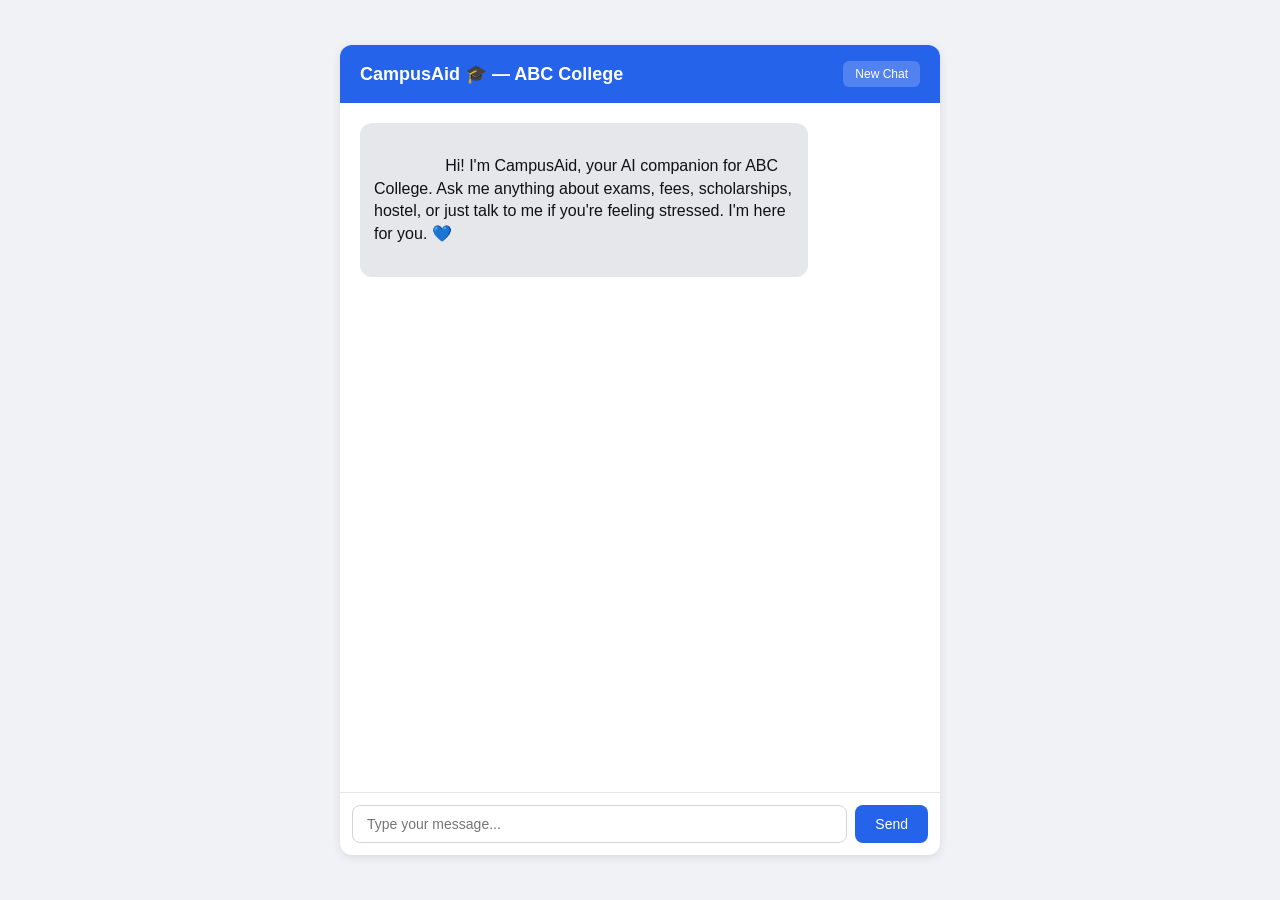
==== templates/index.html @ df383554 "Day 2 - Flask web interface complete" ====
<!DOCTYPE html>
<html lang="en">
<head>
    <meta charset="UTF-8">
    <meta name="viewport" content="width=device-width, initial-scale=1.0">
    <title>CampusAid 🎓</title>
    <style>
        * {
            margin: 0;
            padding: 0;
            box-sizing: border-box;
            font-family: Arial, sans-serif;
        }

        body {
            background: #f0f2f5;
            display: flex;
            justify-content: center;
            align-items: center;
            min-height: 100vh;
        }

        .chat-container {
            width: 100%;
            max-width: 600px;
            height: 90vh;
            background: white;
            border-radius: 12px;
            box-shadow: 0 2px 10px rgba(0,0,0,0.1);
            display: flex;
            flex-direction: column;
            overflow: hidden;
        }

        .chat-header {
            background: #2563eb;
            color: white;
            padding: 16px 20px;
            display: flex;
            justify-content: space-between;
            align-items: center;
        }

        .chat-header h2 {
            font-size: 18px;
        }

        .chat-header button {
            background: rgba(255,255,255,0.2);
            color: white;
            border: none;
            padding: 6px 12px;
            border-radius: 6px;
            cursor: pointer;
            font-size: 12px;
        }

        .chat-messages {
            flex: 1;
            overflow-y: auto;
            padding: 20px;
            display: flex;
            flex-direction: column;
            gap: 12px;
        }

        .message {
            max-width: 80%;
            padding: 10px 14px;
            border-radius: 12px;
            line-height: 1.4;
            white-space: pre-wrap;
        }

        .message.user {
            align-self: flex-end;
            background: #2563eb;
            color: white;
        }

        .message.bot {
            align-self: flex-start;
            background: #e5e7eb;
            color: #111;
        }

        .chat-input {
            display: flex;
            padding: 12px;
            border-top: 1px solid #e5e7eb;
            gap: 8px;
        }

        .chat-input input {
            flex: 1;
            padding: 10px 14px;
            border: 1px solid #d1d5db;
            border-radius: 8px;
            font-size: 14px;
            outline: none;
        }

        .chat-input input:focus {
            border-color: #2563eb;
        }

        .chat-input button {
            background: #2563eb;
            color: white;
            border: none;
            padding: 10px 20px;
            border-radius: 8px;
            cursor: pointer;
            font-size: 14px;
        }

        .chat-input button:disabled {
            background: #9ca3af;
            cursor: not-allowed;
        }

        .typing {
            font-style: italic;
            color: #6b7280;
            font-size: 13px;
        }
    </style>
</head>
<body>
    <div class="chat-container">
        <div class="chat-header">
            <h2>CampusAid 🎓 — ABC College</h2>
            <button onclick="resetChat()">New Chat</button>
        </div>

        <div class="chat-messages" id="messages">
            <div class="message bot">
                Hi! I'm CampusAid, your AI companion for ABC College. Ask me anything about exams, fees, scholarships, hostel, or just talk to me if you're feeling stressed. I'm here for you. 💙
            </div>
        </div>

        <div class="chat-input">
            <input type="text" id="userInput" placeholder="Type your message..." onkeypress="handleEnter(event)">
            <button id="sendBtn" onclick="sendMessage()">Send</button>
        </div>
    </div>

    <script>
        const messagesDiv = document.getElementById("messages");
        const userInput = document.getElementById("userInput");
        const sendBtn = document.getElementById("sendBtn");

        function addMessage(text, sender) {
            const msg = document.createElement("div");
            msg.className = "message " + sender;
            msg.textContent = text;
            messagesDiv.appendChild(msg);
            messagesDiv.scrollTop = messagesDiv.scrollHeight;
        }

        function showTyping() {
            const typing = document.createElement("div");
            typing.className = "message bot typing";
            typing.id = "typing";
            typing.textContent = "CampusAid is typing...";
            messagesDiv.appendChild(typing);
            messagesDiv.scrollTop = messagesDiv.scrollHeight;
        }

        function removeTyping() {
            const typing = document.getElementById("typing");
            if (typing) typing.remove();
        }

        async function sendMessage() {
            const text = userInput.value.trim();
            if (!text) return;

            addMessage(text, "user");
            userInput.value = "";
            sendBtn.disabled = true;
            showTyping();

            try {
                const response = await fetch("/chat", {
                    method: "POST",
                    headers: { "Content-Type": "application/json" },
                    body: JSON.stringify({ message: text })
                });

                const data = await response.json();
                removeTyping();
                addMessage(data.reply, "bot");
            } catch (error) {
                removeTyping();
                addMessage("Oops, something went wrong. Try again.", "bot");
            }

            sendBtn.disabled = false;
            userInput.focus();
        }

        function handleEnter(event) {
            if (event.key === "Enter") sendMessage();
        }

        async function resetChat() {
            await fetch("/reset", { method: "POST" });
            messagesDiv.innerHTML = '<div class="message bot">Hi! I\'m CampusAid, your AI companion for ABC College. Ask me anything about exams, fees, scholarships, hostel, or just talk to me if you\'re feeling stressed. I\'m here for you. 💙</div>';
        }
    </script>
</body>
</html>
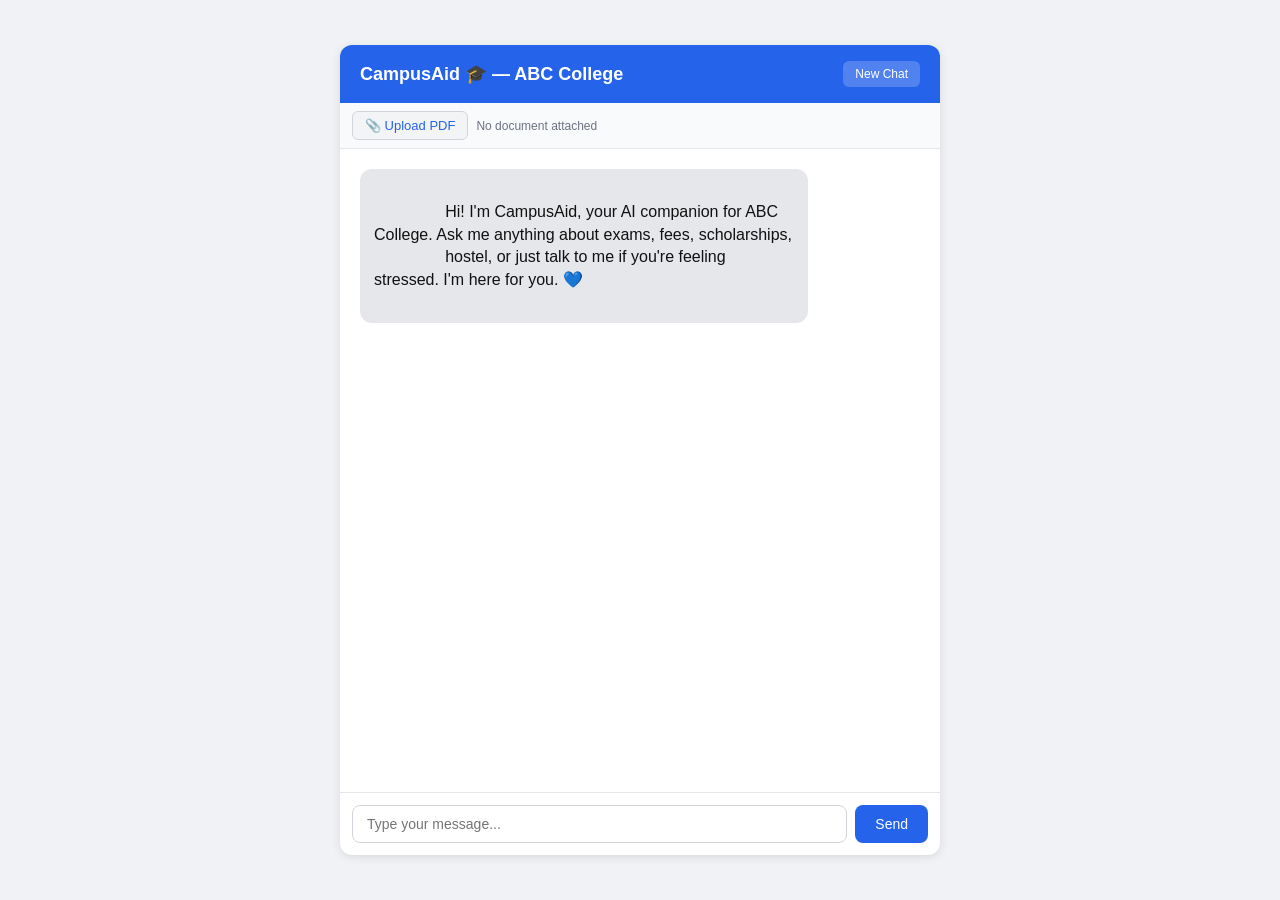
==== commit a68b3c0e: "Document Q&A feature complete (PDF upload + smart context handling)" ====
--- a/templates/index.html
+++ b/templates/index.html
@@ -1,5 +1,6 @@
 <!DOCTYPE html>
 <html lang="en">
+
 <head>
     <meta charset="UTF-8">
     <meta name="viewport" content="width=device-width, initial-scale=1.0">
@@ -26,7 +27,7 @@
             height: 90vh;
             background: white;
             border-radius: 12px;
-            box-shadow: 0 2px 10px rgba(0,0,0,0.1);
+            box-shadow: 0 2px 10px rgba(0, 0, 0, 0.1);
             display: flex;
             flex-direction: column;
             overflow: hidden;
@@ -46,7 +47,7 @@
         }
 
         .chat-header button {
-            background: rgba(255,255,255,0.2);
+            background: rgba(255, 255, 255, 0.2);
             color: white;
             border: none;
             padding: 6px 12px;
@@ -124,8 +125,61 @@
             color: #6b7280;
             font-size: 13px;
         }
+
+        .upload-area {
+            padding: 8px 12px;
+            border-bottom: 1px solid #e5e7eb;
+            background: #f9fafb;
+            display: flex;
+            align-items: center;
+            gap: 8px;
+            font-size: 13px;
+        }
+
+        .upload-btn {
+            background: #f3f4f6;
+            color: #2563eb;
+            border: 1px solid #d1d5db;
+            padding: 6px 12px;
+            border-radius: 6px;
+            cursor: pointer;
+            font-size: 13px;
+        }
+
+        .upload-btn:hover {
+            background: #e5e7eb;
+        }
+
+        .doc-info {
+            flex: 1;
+            color: #6b7280;
+            font-size: 12px;
+            overflow: hidden;
+            text-overflow: ellipsis;
+            white-space: nowrap;
+        }
+
+        .doc-active {
+            color: #059669;
+            font-weight: 500;
+        }
+
+        .remove-doc {
+            background: none;
+            border: none;
+            color: #dc2626;
+            cursor: pointer;
+            font-size: 12px;
+            padding: 2px 6px;
+        }
+
+        .remove-doc:hover {
+            background: #fee2e2;
+            border-radius: 4px;
+        }
     </style>
 </head>
+
 <body>
     <div class="chat-container">
         <div class="chat-header">
@@ -133,9 +187,17 @@
             <button onclick="resetChat()">New Chat</button>
         </div>
 
+        <div class="upload-area">
+            <input type="file" id="fileInput" accept=".pdf" style="display:none" onchange="uploadFile()">
+            <button class="upload-btn" onclick="document.getElementById('fileInput').click()">📎 Upload PDF</button>
+            <div class="doc-info" id="docInfo">No document attached</div>
+            <button class="remove-doc" id="removeBtn" onclick="removeDocument()" style="display:none">✕</button>
+        </div>
+
         <div class="chat-messages" id="messages">
             <div class="message bot">
-                Hi! I'm CampusAid, your AI companion for ABC College. Ask me anything about exams, fees, scholarships, hostel, or just talk to me if you're feeling stressed. I'm here for you. 💙
+                Hi! I'm CampusAid, your AI companion for ABC College. Ask me anything about exams, fees, scholarships,
+                hostel, or just talk to me if you're feeling stressed. I'm here for you. 💙
             </div>
         </div>
 
@@ -203,11 +265,60 @@
         function handleEnter(event) {
             if (event.key === "Enter") sendMessage();
         }
-
+        async function uploadFile() {
+            const fileInput = document.getElementById("fileInput");
+            const file = fileInput.files[0];
+            const docInfo = document.getElementById("docInfo");
+            const removeBtn = document.getElementById("removeBtn");
+
+            if (!file) return;
+
+            docInfo.textContent = "Reading your document...";
+            docInfo.classList.remove("doc-active");
+
+            const formData = new FormData();
+            formData.append("file", file);
+
+            try {
+                const response = await fetch("/upload", {
+                    method: "POST",
+                    body: formData
+                });
+
+                const data = await response.json();
+
+                if (data.status === "success") {
+                    docInfo.textContent = `📄 ${data.filename}`;
+                    docInfo.classList.add("doc-active");
+                    removeBtn.style.display = "inline";
+                    addMessage(data.message, "bot");
+                } else {
+                    docInfo.textContent = "No document attached";
+                    addMessage("⚠️ " + data.message, "bot");
+                }
+            } catch (error) {
+                docInfo.textContent = "No document attached";
+                addMessage("Oops, couldn't upload the file. Try again.", "bot");
+            }
+
+            fileInput.value = "";
+        }
+
+        async function removeDocument() {
+            await fetch("/remove_document", { method: "POST" });
+            document.getElementById("docInfo").textContent = "No document attached";
+            document.getElementById("docInfo").classList.remove("doc-active");
+            document.getElementById("removeBtn").style.display = "none";
+            addMessage("Document removed. We're back to general college queries.", "bot");
+        }
         async function resetChat() {
             await fetch("/reset", { method: "POST" });
             messagesDiv.innerHTML = '<div class="message bot">Hi! I\'m CampusAid, your AI companion for ABC College. Ask me anything about exams, fees, scholarships, hostel, or just talk to me if you\'re feeling stressed. I\'m here for you. 💙</div>';
+            document.getElementById("docInfo").textContent = "No document attached";
+            document.getElementById("docInfo").classList.remove("doc-active");
+            document.getElementById("removeBtn").style.display = "none";
         }
     </script>
 </body>
+
 </html>
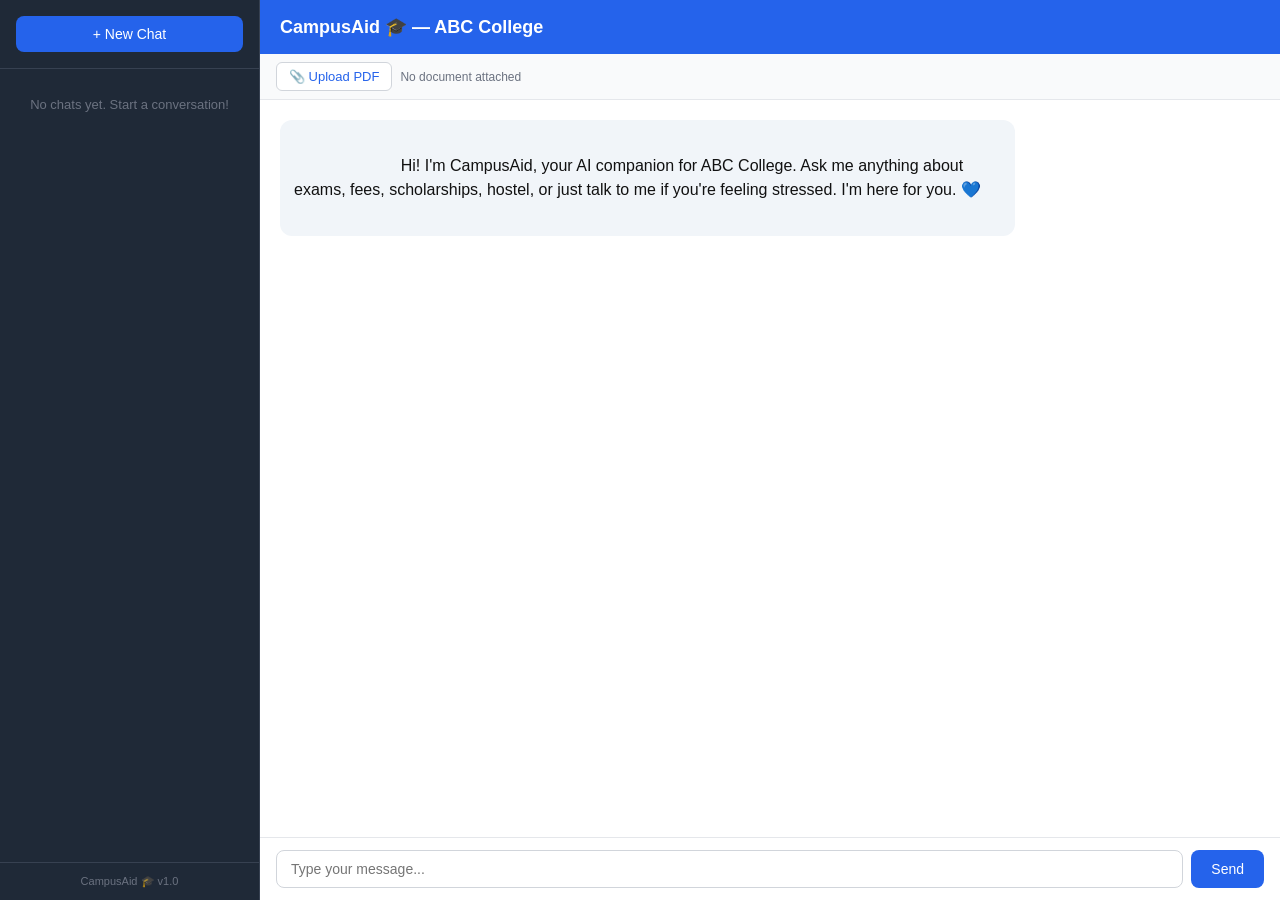
==== commit 572140ae: "Sidebar with chat history, multi-chat support, markdown rendering" ====
--- a/templates/index.html
+++ b/templates/index.html
@@ -15,22 +15,121 @@
 
         body {
             background: #f0f2f5;
-            display: flex;
-            justify-content: center;
+            height: 100vh;
+            overflow: hidden;
+        }
+
+        .app {
+            display: flex;
+            height: 100vh;
+        }
+
+        /* SIDEBAR */
+        .sidebar {
+            width: 260px;
+            background: #1f2937;
+            color: white;
+            display: flex;
+            flex-direction: column;
+            border-right: 1px solid #374151;
+        }
+
+        .sidebar-header {
+            padding: 16px;
+            border-bottom: 1px solid #374151;
+        }
+
+        .new-chat-btn {
+            width: 100%;
+            background: #2563eb;
+            color: white;
+            border: none;
+            padding: 10px;
+            border-radius: 8px;
+            cursor: pointer;
+            font-size: 14px;
+            font-weight: 500;
+        }
+
+        .new-chat-btn:hover {
+            background: #1e40af;
+        }
+
+        .chat-list {
+            flex: 1;
+            overflow-y: auto;
+            padding: 8px;
+        }
+
+        .chat-item {
+            display: flex;
             align-items: center;
-            min-height: 100vh;
-        }
-
-        .chat-container {
-            width: 100%;
-            max-width: 600px;
-            height: 90vh;
+            justify-content: space-between;
+            padding: 10px 12px;
+            border-radius: 6px;
+            cursor: pointer;
+            margin-bottom: 4px;
+            font-size: 13px;
+            color: #d1d5db;
+            transition: background 0.15s;
+        }
+
+        .chat-item:hover {
+            background: #374151;
+        }
+
+        .chat-item.active {
+            background: #374151;
+            color: white;
+        }
+
+        .chat-title {
+            flex: 1;
+            white-space: nowrap;
+            overflow: hidden;
+            text-overflow: ellipsis;
+            margin-right: 8px;
+        }
+
+        .delete-btn {
+            background: none;
+            border: none;
+            color: #9ca3af;
+            cursor: pointer;
+            font-size: 12px;
+            opacity: 0;
+            transition: opacity 0.15s;
+        }
+
+        .chat-item:hover .delete-btn {
+            opacity: 1;
+        }
+
+        .delete-btn:hover {
+            color: #ef4444;
+        }
+
+        .empty-state {
+            color: #6b7280;
+            text-align: center;
+            padding: 20px;
+            font-size: 13px;
+        }
+
+        .sidebar-footer {
+            padding: 12px 16px;
+            border-top: 1px solid #374151;
+            font-size: 11px;
+            color: #6b7280;
+            text-align: center;
+        }
+
+        /* MAIN CHAT AREA */
+        .main {
+            flex: 1;
+            display: flex;
+            flex-direction: column;
             background: white;
-            border-radius: 12px;
-            box-shadow: 0 2px 10px rgba(0, 0, 0, 0.1);
-            display: flex;
-            flex-direction: column;
-            overflow: hidden;
         }
 
         .chat-header {
@@ -46,14 +145,56 @@
             font-size: 18px;
         }
 
-        .chat-header button {
-            background: rgba(255, 255, 255, 0.2);
-            color: white;
-            border: none;
+        .upload-area {
+            padding: 8px 16px;
+            border-bottom: 1px solid #e5e7eb;
+            background: #f9fafb;
+            display: flex;
+            align-items: center;
+            gap: 8px;
+            font-size: 13px;
+        }
+
+        .upload-btn {
+            background: white;
+            color: #2563eb;
+            border: 1px solid #d1d5db;
             padding: 6px 12px;
             border-radius: 6px;
             cursor: pointer;
+            font-size: 13px;
+        }
+
+        .upload-btn:hover {
+            background: #f3f4f6;
+        }
+
+        .doc-info {
+            flex: 1;
+            color: #6b7280;
             font-size: 12px;
+            overflow: hidden;
+            text-overflow: ellipsis;
+            white-space: nowrap;
+        }
+
+        .doc-active {
+            color: #059669;
+            font-weight: 500;
+        }
+
+        .remove-doc {
+            background: none;
+            border: none;
+            color: #dc2626;
+            cursor: pointer;
+            font-size: 12px;
+            padding: 2px 6px;
+        }
+
+        .remove-doc:hover {
+            background: #fee2e2;
+            border-radius: 4px;
         }
 
         .chat-messages {
@@ -66,10 +207,10 @@
         }
 
         .message {
-            max-width: 80%;
+            max-width: 75%;
             padding: 10px 14px;
             border-radius: 12px;
-            line-height: 1.4;
+            line-height: 1.5;
             white-space: pre-wrap;
         }
 
@@ -81,13 +222,13 @@
 
         .message.bot {
             align-self: flex-start;
-            background: #e5e7eb;
+            background: #f1f5f9;
             color: #111;
         }
 
         .chat-input {
             display: flex;
-            padding: 12px;
+            padding: 12px 16px;
             border-top: 1px solid #e5e7eb;
             gap: 8px;
         }
@@ -125,102 +266,202 @@
             color: #6b7280;
             font-size: 13px;
         }
-
-        .upload-area {
-            padding: 8px 12px;
-            border-bottom: 1px solid #e5e7eb;
-            background: #f9fafb;
-            display: flex;
-            align-items: center;
-            gap: 8px;
-            font-size: 13px;
-        }
-
-        .upload-btn {
-            background: #f3f4f6;
-            color: #2563eb;
-            border: 1px solid #d1d5db;
-            padding: 6px 12px;
-            border-radius: 6px;
-            cursor: pointer;
-            font-size: 13px;
-        }
-
-        .upload-btn:hover {
-            background: #e5e7eb;
-        }
-
-        .doc-info {
-            flex: 1;
-            color: #6b7280;
-            font-size: 12px;
-            overflow: hidden;
-            text-overflow: ellipsis;
-            white-space: nowrap;
-        }
-
-        .doc-active {
-            color: #059669;
-            font-weight: 500;
-        }
-
-        .remove-doc {
-            background: none;
-            border: none;
-            color: #dc2626;
-            cursor: pointer;
-            font-size: 12px;
-            padding: 2px 6px;
-        }
-
-        .remove-doc:hover {
-            background: #fee2e2;
-            border-radius: 4px;
-        }
     </style>
 </head>
 
 <body>
-    <div class="chat-container">
-        <div class="chat-header">
-            <h2>CampusAid 🎓 — ABC College</h2>
-            <button onclick="resetChat()">New Chat</button>
-        </div>
-
-        <div class="upload-area">
-            <input type="file" id="fileInput" accept=".pdf" style="display:none" onchange="uploadFile()">
-            <button class="upload-btn" onclick="document.getElementById('fileInput').click()">📎 Upload PDF</button>
-            <div class="doc-info" id="docInfo">No document attached</div>
-            <button class="remove-doc" id="removeBtn" onclick="removeDocument()" style="display:none">✕</button>
-        </div>
-
-        <div class="chat-messages" id="messages">
-            <div class="message bot">
-                Hi! I'm CampusAid, your AI companion for ABC College. Ask me anything about exams, fees, scholarships,
-                hostel, or just talk to me if you're feeling stressed. I'm here for you. 💙
+    <div class="app">
+        <!-- SIDEBAR -->
+        <div class="sidebar">
+            <div class="sidebar-header">
+                <button class="new-chat-btn" onclick="createNewChat()">+ New Chat</button>
+            </div>
+
+            <div class="chat-list" id="chatList">
+                <div class="empty-state">No chats yet. Start a conversation!</div>
+            </div>
+
+            <div class="sidebar-footer">
+                CampusAid 🎓 v1.0
             </div>
         </div>
 
-        <div class="chat-input">
-            <input type="text" id="userInput" placeholder="Type your message..." onkeypress="handleEnter(event)">
-            <button id="sendBtn" onclick="sendMessage()">Send</button>
+        <!-- MAIN CHAT AREA -->
+        <div class="main">
+            <div class="chat-header">
+                <h2>CampusAid 🎓 — ABC College</h2>
+            </div>
+
+            <div class="upload-area">
+                <input type="file" id="fileInput" accept=".pdf" style="display:none" onchange="uploadFile()">
+                <button class="upload-btn" onclick="document.getElementById('fileInput').click()">📎 Upload PDF</button>
+                <div class="doc-info" id="docInfo">No document attached</div>
+                <button class="remove-doc" id="removeBtn" onclick="removeDocument()" style="display:none">✕</button>
+            </div>
+
+            <div class="chat-messages" id="messages">
+                <div class="message bot">
+                    Hi! I'm CampusAid, your AI companion for ABC College. Ask me anything about exams, fees,
+                    scholarships, hostel, or just talk to me if you're feeling stressed. I'm here for you. 💙
+                </div>
+            </div>
+
+            <div class="chat-input">
+                <input type="text" id="userInput" placeholder="Type your message..." onkeypress="handleEnter(event)">
+                <button id="sendBtn" onclick="sendMessage()">Send</button>
+            </div>
         </div>
     </div>
 
     <script>
-        const messagesDiv = document.getElementById("messages");
-        const userInput = document.getElementById("userInput");
-        const sendBtn = document.getElementById("sendBtn");
-
-        function addMessage(text, sender) {
+        // ─────────────────────────────────────────
+        // CHAT STATE MANAGEMENT (using localStorage)
+        // ─────────────────────────────────────────
+
+        let chats = JSON.parse(localStorage.getItem("campusaid_chats") || "[]");
+        let currentChatId = null;
+
+        function saveChats() {
+            localStorage.setItem("campusaid_chats", JSON.stringify(chats));
+        }
+
+        function generateId() {
+            return Date.now().toString();
+        }
+
+        function getCurrentChat() {
+            return chats.find(c => c.id === currentChatId);
+        }
+
+        // ─────────────────────────────────────────
+        // SIDEBAR RENDERING
+        // ─────────────────────────────────────────
+
+        function renderSidebar() {
+            const list = document.getElementById("chatList");
+
+            if (chats.length === 0) {
+                list.innerHTML = '<div class="empty-state">No chats yet. Start a conversation!</div>';
+                return;
+            }
+
+            list.innerHTML = "";
+            chats.forEach(chat => {
+                const item = document.createElement("div");
+                item.className = "chat-item" + (chat.id === currentChatId ? " active" : "");
+                item.innerHTML = `
+                    <div class="chat-title" onclick="loadChat('${chat.id}')">${chat.title}</div>
+                    <button class="delete-btn" onclick="deleteChat('${chat.id}', event)">🗑</button>
+                `;
+                list.appendChild(item);
+            });
+        }
+
+        // ─────────────────────────────────────────
+        // CHAT OPERATIONS
+        // ─────────────────────────────────────────
+
+        function createNewChat() {
+            const newChat = {
+                id: generateId(),
+                title: "New Chat",
+                messages: [],
+                document: null
+            };
+            chats.unshift(newChat);
+            currentChatId = newChat.id;
+            saveChats();
+            renderSidebar();
+            renderMessages();
+            updateDocumentUI();
+        }
+
+        function loadChat(chatId) {
+            currentChatId = chatId;
+            renderSidebar();
+            renderMessages();
+            updateDocumentUI();
+        }
+
+        function deleteChat(chatId, event) {
+            event.stopPropagation();
+            if (!confirm("Delete this chat?")) return;
+
+            chats = chats.filter(c => c.id !== chatId);
+
+            if (currentChatId === chatId) {
+                currentChatId = chats.length > 0 ? chats[0].id : null;
+            }
+
+            saveChats();
+            renderSidebar();
+            renderMessages();
+            updateDocumentUI();
+        }
+
+        // ─────────────────────────────────────────
+        // MESSAGE RENDERING
+        // ─────────────────────────────────────────
+
+        function renderMessages() {
+            const messagesDiv = document.getElementById("messages");
+            const chat = getCurrentChat();
+
+            if (!chat) {
+                messagesDiv.innerHTML = `
+                    <div class="message bot">
+                        Hi! I'm CampusAid, your AI companion for ABC College. Ask me anything about exams, fees, scholarships, hostel, or just talk to me if you're feeling stressed. I'm here for you. 💙
+                    </div>
+                `;
+                return;
+            }
+
+            if (chat.messages.length === 0) {
+                messagesDiv.innerHTML = `
+                    <div class="message bot">
+                        Hi! I'm CampusAid, your AI companion for ABC College. Ask me anything about exams, fees, scholarships, hostel, or just talk to me if you're feeling stressed. I'm here for you. 💙
+                    </div>
+                `;
+                return;
+            }
+
+            messagesDiv.innerHTML = "";
+            chat.messages.forEach(msg => {
+                addMessageToDOM(msg.content, msg.role === "user" ? "user" : "bot");
+            });
+        }
+
+        function addMessageToDOM(text, sender) {
+            const messagesDiv = document.getElementById("messages");
             const msg = document.createElement("div");
             msg.className = "message " + sender;
-            msg.textContent = text;
+            msg.innerHTML = formatMessage(text);
             messagesDiv.appendChild(msg);
             messagesDiv.scrollTop = messagesDiv.scrollHeight;
         }
 
+        function formatMessage(text) {
+            // Escape HTML to prevent injection
+            text = text.replace(/&/g, "&amp;").replace(/</g, "&lt;").replace(/>/g, "&gt;");
+
+            // Convert markdown to HTML
+            // Bold: **text** → <strong>text</strong>
+            text = text.replace(/\*\*(.+?)\*\*/g, "<strong>$1</strong>");
+
+            // Italic: *text* → <em>text</em>
+            text = text.replace(/(?<!\*)\*(?!\*)(.+?)(?<!\*)\*(?!\*)/g, "<em>$1</em>");
+
+            // Bullet points: - text → • text
+            text = text.replace(/^- (.+)$/gm, "• $1");
+
+            // Line breaks
+            text = text.replace(/\n/g, "<br>");
+
+            return text;
+        }
+
         function showTyping() {
+            const messagesDiv = document.getElementById("messages");
             const typing = document.createElement("div");
             typing.className = "message bot typing";
             typing.id = "typing";
@@ -234,11 +475,34 @@
             if (typing) typing.remove();
         }
 
+        // ─────────────────────────────────────────
+        // SEND MESSAGE
+        // ─────────────────────────────────────────
+
         async function sendMessage() {
+            const userInput = document.getElementById("userInput");
+            const sendBtn = document.getElementById("sendBtn");
             const text = userInput.value.trim();
             if (!text) return;
 
-            addMessage(text, "user");
+            // Create new chat if none active
+            if (!currentChatId) {
+                createNewChat();
+            }
+
+            const chat = getCurrentChat();
+
+            // If first message, use it as chat title (truncated)
+            if (chat.messages.length === 0) {
+                chat.title = text.length > 30 ? text.substring(0, 30) + "..." : text;
+                renderSidebar();
+            }
+
+            // Add user message
+            chat.messages.push({ role: "user", content: text });
+            addMessageToDOM(text, "user");
+            saveChats();
+
             userInput.value = "";
             sendBtn.disabled = true;
             showTyping();
@@ -247,15 +511,23 @@
                 const response = await fetch("/chat", {
                     method: "POST",
                     headers: { "Content-Type": "application/json" },
-                    body: JSON.stringify({ message: text })
+                    body: JSON.stringify({
+                        message: text,
+                        history: chat.messages.slice(0, -1),
+                        document: chat.document
+                    })
                 });
 
                 const data = await response.json();
                 removeTyping();
-                addMessage(data.reply, "bot");
+                addMessageToDOM(data.reply, "bot");
+
+                // Save bot reply
+                chat.messages.push({ role: "assistant", content: data.reply });
+                saveChats();
             } catch (error) {
                 removeTyping();
-                addMessage("Oops, something went wrong. Try again.", "bot");
+                addMessageToDOM("Oops, something went wrong. Try again.", "bot");
             }
 
             sendBtn.disabled = false;
@@ -265,13 +537,23 @@
         function handleEnter(event) {
             if (event.key === "Enter") sendMessage();
         }
+
+        // ─────────────────────────────────────────
+        // DOCUMENT UPLOAD
+        // ─────────────────────────────────────────
+
         async function uploadFile() {
             const fileInput = document.getElementById("fileInput");
             const file = fileInput.files[0];
+            if (!file) return;
+
+            // Create new chat if none active
+            if (!currentChatId) {
+                createNewChat();
+            }
+
             const docInfo = document.getElementById("docInfo");
             const removeBtn = document.getElementById("removeBtn");
-
-            if (!file) return;
 
             docInfo.textContent = "Reading your document...";
             docInfo.classList.remove("doc-active");
@@ -288,36 +570,69 @@
                 const data = await response.json();
 
                 if (data.status === "success") {
+                    const chat = getCurrentChat();
+                    chat.document = {
+                        name: data.filename,
+                        content: data.content
+                    };
+                    saveChats();
+
                     docInfo.textContent = `📄 ${data.filename}`;
                     docInfo.classList.add("doc-active");
                     removeBtn.style.display = "inline";
-                    addMessage(data.message, "bot");
+                    addMessageToDOM(data.message, "bot");
+
+                    chat.messages.push({ role: "assistant", content: data.message });
+                    saveChats();
                 } else {
                     docInfo.textContent = "No document attached";
-                    addMessage("⚠️ " + data.message, "bot");
+                    addMessageToDOM("⚠️ " + data.message, "bot");
                 }
             } catch (error) {
                 docInfo.textContent = "No document attached";
-                addMessage("Oops, couldn't upload the file. Try again.", "bot");
+                addMessageToDOM("Oops, couldn't upload the file. Try again.", "bot");
             }
 
             fileInput.value = "";
         }
 
-        async function removeDocument() {
-            await fetch("/remove_document", { method: "POST" });
-            document.getElementById("docInfo").textContent = "No document attached";
-            document.getElementById("docInfo").classList.remove("doc-active");
-            document.getElementById("removeBtn").style.display = "none";
-            addMessage("Document removed. We're back to general college queries.", "bot");
-        }
-        async function resetChat() {
-            await fetch("/reset", { method: "POST" });
-            messagesDiv.innerHTML = '<div class="message bot">Hi! I\'m CampusAid, your AI companion for ABC College. Ask me anything about exams, fees, scholarships, hostel, or just talk to me if you\'re feeling stressed. I\'m here for you. 💙</div>';
-            document.getElementById("docInfo").textContent = "No document attached";
-            document.getElementById("docInfo").classList.remove("doc-active");
-            document.getElementById("removeBtn").style.display = "none";
-        }
+        function removeDocument() {
+            const chat = getCurrentChat();
+            if (!chat) return;
+
+            chat.document = null;
+            saveChats();
+            updateDocumentUI();
+            addMessageToDOM("Document removed. We're back to general college queries.", "bot");
+        }
+
+        function updateDocumentUI() {
+            const chat = getCurrentChat();
+            const docInfo = document.getElementById("docInfo");
+            const removeBtn = document.getElementById("removeBtn");
+
+            if (chat && chat.document) {
+                docInfo.textContent = `📄 ${chat.document.name}`;
+                docInfo.classList.add("doc-active");
+                removeBtn.style.display = "inline";
+            } else {
+                docInfo.textContent = "No document attached";
+                docInfo.classList.remove("doc-active");
+                removeBtn.style.display = "none";
+            }
+        }
+
+        // ─────────────────────────────────────────
+        // INITIALIZE ON PAGE LOAD
+        // ─────────────────────────────────────────
+
+        window.onload = function () {
+            // Start fresh on page load - user clicks a chat or starts a new one
+            currentChatId = null;
+            renderSidebar();
+            renderMessages();
+            updateDocumentUI();
+        };
     </script>
 </body>
 
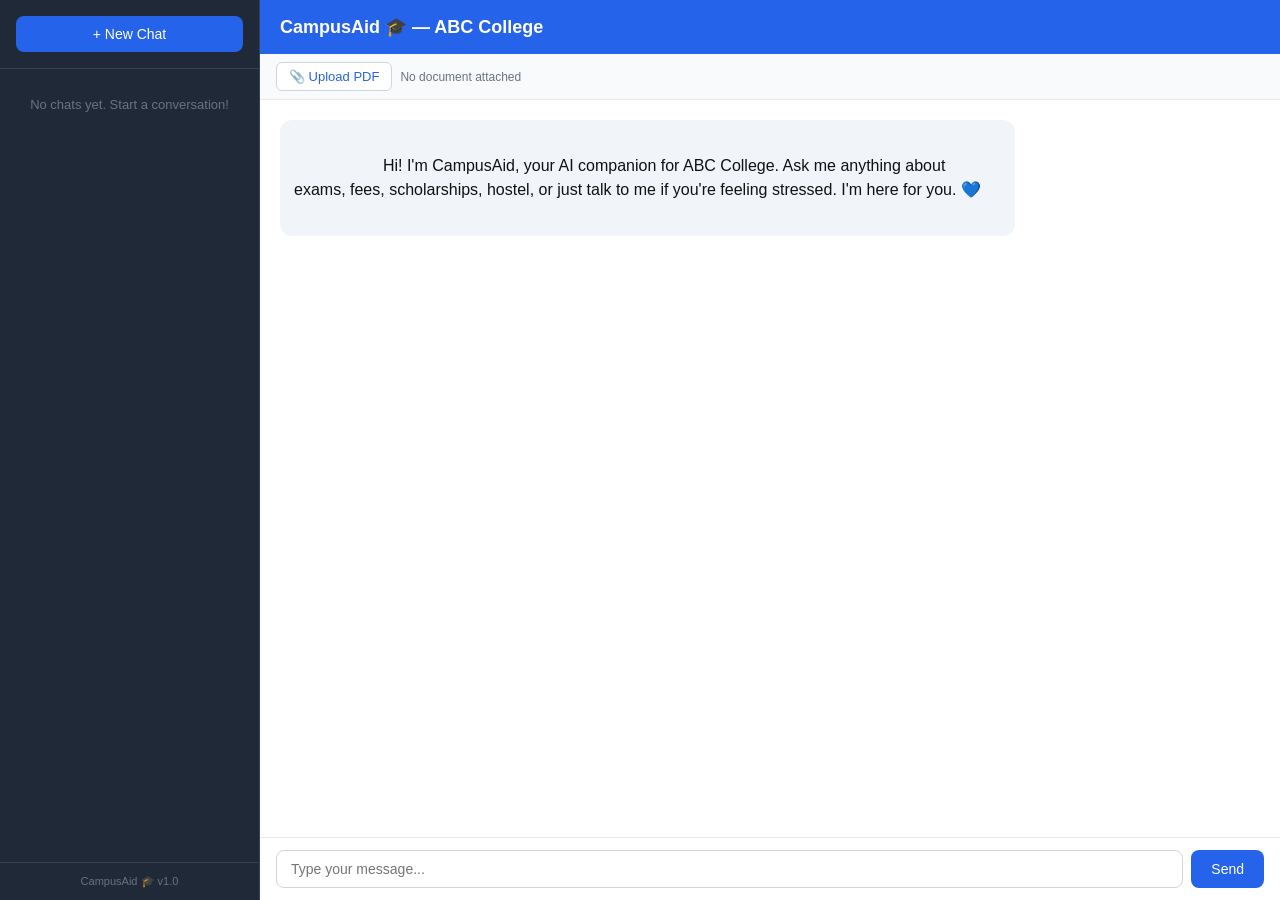
==== commit b49d59e6: "UI polish: typing dots, fade animations, timestamps + multi-college architecture" ====
--- a/templates/index.html
+++ b/templates/index.html
@@ -207,21 +207,19 @@
         }
 
         .message {
-            max-width: 75%;
             padding: 10px 14px;
             border-radius: 12px;
             line-height: 1.5;
             white-space: pre-wrap;
+            animation: fadeInUp 0.3s ease-out;
         }
 
         .message.user {
-            align-self: flex-end;
             background: #2563eb;
             color: white;
         }
 
         .message.bot {
-            align-self: flex-start;
             background: #f1f5f9;
             color: #111;
         }
@@ -265,6 +263,87 @@
             font-style: italic;
             color: #6b7280;
             font-size: 13px;
+        }
+
+        .typing-dots {
+            display: inline-flex;
+            gap: 4px;
+            align-items: center;
+            padding: 4px 0;
+        }
+
+        .typing-dots span {
+            width: 8px;
+            height: 8px;
+            background: #9ca3af;
+            border-radius: 50%;
+            animation: bounce 1.4s infinite ease-in-out;
+        }
+
+        .typing-dots span:nth-child(1) {
+            animation-delay: 0s;
+        }
+
+        .typing-dots span:nth-child(2) {
+            animation-delay: 0.2s;
+        }
+
+        .typing-dots span:nth-child(3) {
+            animation-delay: 0.4s;
+        }
+
+        @keyframes bounce {
+
+            0%,
+            60%,
+            100% {
+                transform: translateY(0);
+                opacity: 0.5;
+            }
+
+            30% {
+                transform: translateY(-8px);
+                opacity: 1;
+            }
+        }
+
+        .message {
+            animation: fadeInUp 0.3s ease-out;
+        }
+
+        @keyframes fadeInUp {
+            from {
+                opacity: 0;
+                transform: translateY(10px);
+            }
+
+            to {
+                opacity: 1;
+                transform: translateY(0);
+            }
+        }
+
+        .message-wrapper {
+            display: flex;
+            flex-direction: column;
+            max-width: 75%;
+        }
+
+        .message-wrapper.user {
+            align-self: flex-end;
+            align-items: flex-end;
+        }
+
+        .message-wrapper.bot {
+            align-self: flex-start;
+            align-items: flex-start;
+        }
+
+        .message-time {
+            font-size: 11px;
+            color: #9ca3af;
+            margin-top: 4px;
+            padding: 0 8px;
         }
     </style>
 </head>
@@ -407,37 +486,54 @@
             const messagesDiv = document.getElementById("messages");
             const chat = getCurrentChat();
 
-            if (!chat) {
+            if (!chat || chat.messages.length === 0) {
                 messagesDiv.innerHTML = `
-                    <div class="message bot">
-                        Hi! I'm CampusAid, your AI companion for ABC College. Ask me anything about exams, fees, scholarships, hostel, or just talk to me if you're feeling stressed. I'm here for you. 💙
-                    </div>
-                `;
-                return;
-            }
-
-            if (chat.messages.length === 0) {
-                messagesDiv.innerHTML = `
-                    <div class="message bot">
-                        Hi! I'm CampusAid, your AI companion for ABC College. Ask me anything about exams, fees, scholarships, hostel, or just talk to me if you're feeling stressed. I'm here for you. 💙
-                    </div>
-                `;
+            <div class="message-wrapper bot">
+                <div class="message bot">
+                    Hi! I'm CampusAid, your AI companion for ABC College. Ask me anything about exams, fees, scholarships, hostel, or just talk to me if you're feeling stressed. I'm here for you. 💙
+                </div>
+            </div>
+        `;
                 return;
             }
 
             messagesDiv.innerHTML = "";
             chat.messages.forEach(msg => {
-                addMessageToDOM(msg.content, msg.role === "user" ? "user" : "bot");
+                addMessageToDOM(
+                    msg.content,
+                    msg.role === "user" ? "user" : "bot",
+                    msg.timestamp || null
+                );
             });
         }
 
-        function addMessageToDOM(text, sender) {
+        function addMessageToDOM(text, sender, timestamp = null) {
             const messagesDiv = document.getElementById("messages");
+
+            const wrapper = document.createElement("div");
+            wrapper.className = "message-wrapper " + sender;
+
             const msg = document.createElement("div");
             msg.className = "message " + sender;
             msg.innerHTML = formatMessage(text);
-            messagesDiv.appendChild(msg);
+            wrapper.appendChild(msg);
+
+            const timeDiv = document.createElement("div");
+            timeDiv.className = "message-time";
+            timeDiv.textContent = timestamp || getCurrentTime();
+            wrapper.appendChild(timeDiv);
+
+            messagesDiv.appendChild(wrapper);
             messagesDiv.scrollTop = messagesDiv.scrollHeight;
+        }
+
+        function getCurrentTime() {
+            const now = new Date();
+            let hours = now.getHours();
+            const minutes = now.getMinutes().toString().padStart(2, "0");
+            const period = hours >= 12 ? "PM" : "AM";
+            hours = hours % 12 || 12;
+            return `${hours}:${minutes} ${period}`;
         }
 
         function formatMessage(text) {
@@ -463,9 +559,9 @@
         function showTyping() {
             const messagesDiv = document.getElementById("messages");
             const typing = document.createElement("div");
-            typing.className = "message bot typing";
+            typing.className = "message bot";
             typing.id = "typing";
-            typing.textContent = "CampusAid is typing...";
+            typing.innerHTML = '<div class="typing-dots"><span></span><span></span><span></span></div>';
             messagesDiv.appendChild(typing);
             messagesDiv.scrollTop = messagesDiv.scrollHeight;
         }
@@ -499,8 +595,9 @@
             }
 
             // Add user message
-            chat.messages.push({ role: "user", content: text });
-            addMessageToDOM(text, "user");
+            const userTime = getCurrentTime();
+            chat.messages.push({ role: "user", content: text, timestamp: userTime });
+            addMessageToDOM(text, "user", userTime);
             saveChats();
 
             userInput.value = "";
@@ -520,10 +617,11 @@
 
                 const data = await response.json();
                 removeTyping();
-                addMessageToDOM(data.reply, "bot");
+                const botTime = getCurrentTime();
+                addMessageToDOM(data.reply, "bot", botTime);
 
                 // Save bot reply
-                chat.messages.push({ role: "assistant", content: data.reply });
+                chat.messages.push({ role: "assistant", content: data.reply, timestamp: botTime });
                 saveChats();
             } catch (error) {
                 removeTyping();
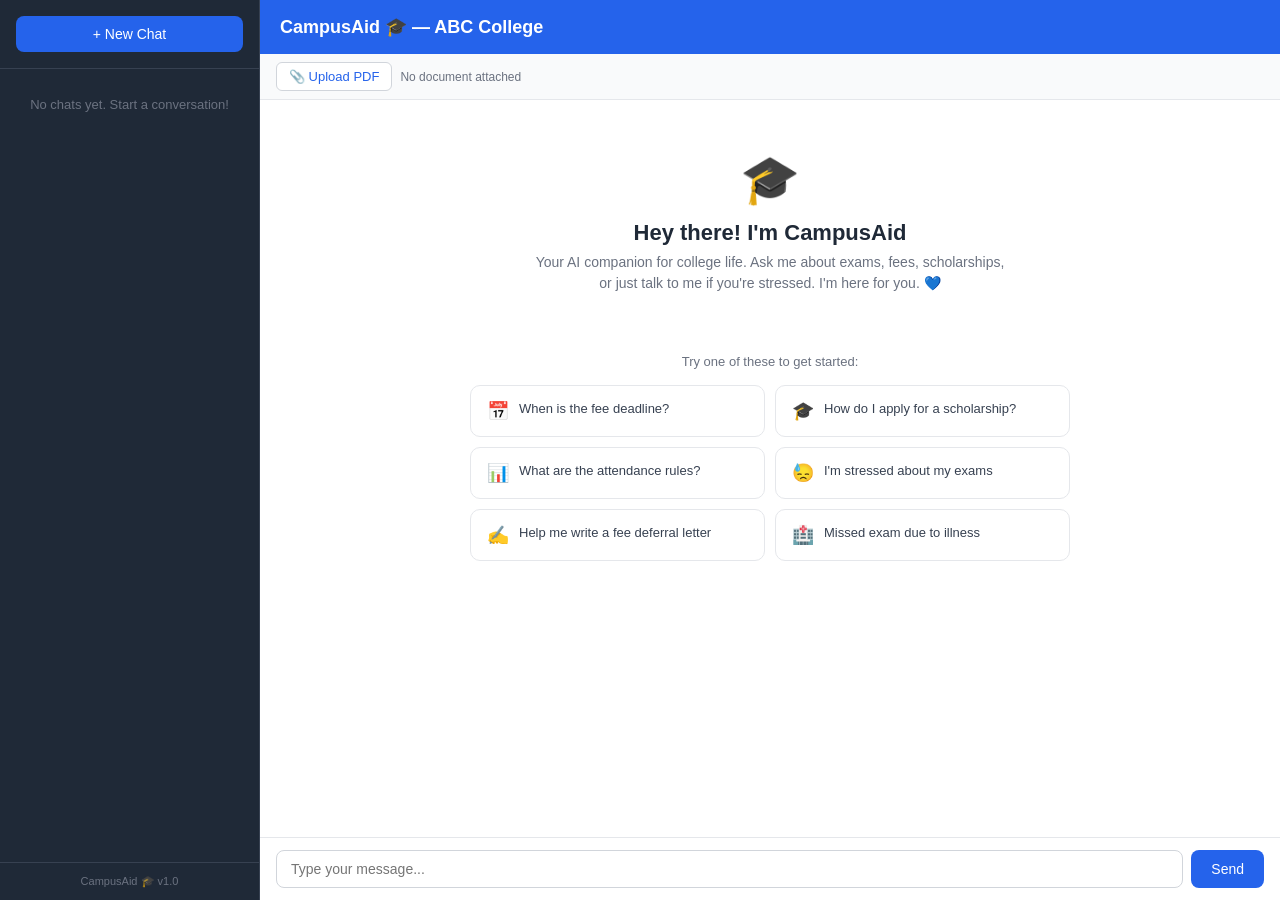
==== commit cda5007b: "suggestion buttons, welcome state, AI-generated chat titles" ====
--- a/templates/index.html
+++ b/templates/index.html
@@ -344,6 +344,86 @@
             color: #9ca3af;
             margin-top: 4px;
             padding: 0 8px;
+        }
+
+        .suggestions-container {
+            display: flex;
+            flex-direction: column;
+            gap: 16px;
+            padding: 20px;
+        }
+
+        .suggestions-title {
+            color: #6b7280;
+            font-size: 13px;
+            text-align: center;
+            margin-top: 12px;
+        }
+
+        .suggestions-grid {
+            display: grid;
+            grid-template-columns: 1fr 1fr;
+            gap: 10px;
+            max-width: 600px;
+            margin: 0 auto;
+            width: 100%;
+        }
+
+        .suggestion-card {
+            background: white;
+            border: 1px solid #e5e7eb;
+            border-radius: 10px;
+            padding: 14px 16px;
+            cursor: pointer;
+            text-align: left;
+            transition: all 0.2s;
+            display: flex;
+            align-items: flex-start;
+            gap: 10px;
+            font-size: 13px;
+            color: #374151;
+        }
+
+        .suggestion-card:hover {
+            border-color: #2563eb;
+            background: #f0f7ff;
+            transform: translateY(-2px);
+            box-shadow: 0 4px 12px rgba(37, 99, 235, 0.1);
+        }
+
+        .suggestion-icon {
+            font-size: 18px;
+            flex-shrink: 0;
+        }
+
+        .suggestion-text {
+            flex: 1;
+            line-height: 1.4;
+        }
+
+        .welcome-state {
+            text-align: center;
+            padding: 32px 20px 16px;
+        }
+
+        .welcome-icon {
+            font-size: 48px;
+            margin-bottom: 12px;
+        }
+
+        .welcome-title {
+            font-size: 22px;
+            font-weight: 600;
+            color: #1f2937;
+            margin-bottom: 6px;
+        }
+
+        .welcome-subtitle {
+            font-size: 14px;
+            color: #6b7280;
+            max-width: 480px;
+            margin: 0 auto;
+            line-height: 1.5;
         }
     </style>
 </head>
@@ -488,12 +568,41 @@
 
             if (!chat || chat.messages.length === 0) {
                 messagesDiv.innerHTML = `
-            <div class="message-wrapper bot">
-                <div class="message bot">
-                    Hi! I'm CampusAid, your AI companion for ABC College. Ask me anything about exams, fees, scholarships, hostel, or just talk to me if you're feeling stressed. I'm here for you. 💙
+        <div class="welcome-state">
+            <div class="welcome-icon">🎓</div>
+            <div class="welcome-title">Hey there! I'm CampusAid</div>
+            <div class="welcome-subtitle">Your AI companion for college life. Ask me about exams, fees, scholarships, or just talk to me if you're stressed. I'm here for you. 💙</div>
+        </div>
+        <div class="suggestions-container">
+            <div class="suggestions-title">Try one of these to get started:</div>
+            <div class="suggestions-grid">
+                <div class="suggestion-card" onclick="sendSuggestion('When is the fee deadline?')">
+                    <span class="suggestion-icon">📅</span>
+                    <span class="suggestion-text">When is the fee deadline?</span>
+                </div>
+                <div class="suggestion-card" onclick="sendSuggestion('How do I apply for a scholarship?')">
+                    <span class="suggestion-icon">🎓</span>
+                    <span class="suggestion-text">How do I apply for a scholarship?</span>
+                </div>
+                <div class="suggestion-card" onclick="sendSuggestion('What are the attendance rules?')">
+                    <span class="suggestion-icon">📊</span>
+                    <span class="suggestion-text">What are the attendance rules?</span>
+                </div>
+                <div class="suggestion-card" onclick="sendSuggestion('I am feeling stressed about my exams')">
+                    <span class="suggestion-icon">😓</span>
+                    <span class="suggestion-text">I'm stressed about my exams</span>
+                </div>
+                <div class="suggestion-card" onclick="sendSuggestion('Help me write a fee deferral letter')">
+                    <span class="suggestion-icon">✍️</span>
+                    <span class="suggestion-text">Help me write a fee deferral letter</span>
+                </div>
+                <div class="suggestion-card" onclick="sendSuggestion('What if I miss an internal exam due to illness?')">
+                    <span class="suggestion-icon">🏥</span>
+                    <span class="suggestion-text">Missed exam due to illness</span>
                 </div>
             </div>
-        `;
+        </div>
+    `;
                 return;
             }
 
@@ -507,6 +616,11 @@
             });
         }
 
+        function sendSuggestion(text) {
+            document.getElementById("userInput").value = text;
+            sendMessage();
+        }
+
         function addMessageToDOM(text, sender, timestamp = null) {
             const messagesDiv = document.getElementById("messages");
 
@@ -588,10 +702,13 @@
 
             const chat = getCurrentChat();
 
-            // If first message, use it as chat title (truncated)
-            if (chat.messages.length === 0) {
-                chat.title = text.length > 30 ? text.substring(0, 30) + "..." : text;
+            // If first message, generate AI title
+            const isFirstMessage = chat.messages.length === 0;
+            if (isFirstMessage) {
+                chat.title = "New Chat";
                 renderSidebar();
+                // Generate AI title in background
+                generateChatTitle(text, chat);
             }
 
             // Add user message
@@ -631,6 +748,24 @@
             sendBtn.disabled = false;
             userInput.focus();
         }
+        async function generateChatTitle(firstMessage, chat) {
+            try {
+                const response = await fetch("/generate_title", {
+                    method: "POST",
+                    headers: { "Content-Type": "application/json" },
+                    body: JSON.stringify({ message: firstMessage })
+                });
+                const data = await response.json();
+                chat.title = data.title || "New Chat";
+                saveChats();
+                renderSidebar();
+            } catch (error) {
+                // Fall back to truncated message if title generation fails
+                chat.title = firstMessage.length > 30 ? firstMessage.substring(0, 30) + "..." : firstMessage;
+                saveChats();
+                renderSidebar();
+            }
+        }
 
         function handleEnter(event) {
             if (event.key === "Enter") sendMessage();
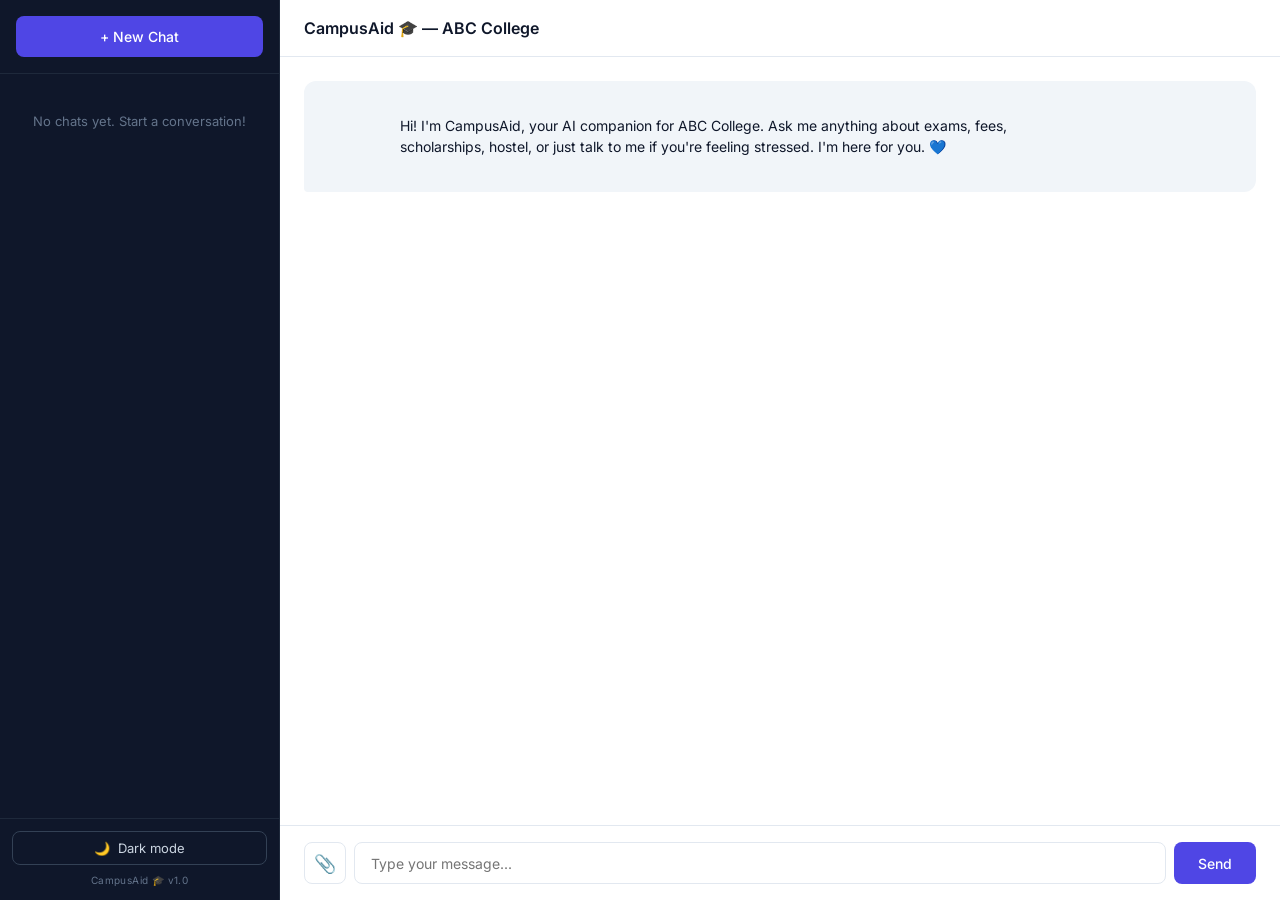
==== commit 8ec3b36a: "UI polish: design system, refined chat and admin, dark mode toggle" ====
--- a/templates/index.html
+++ b/templates/index.html
@@ -5,16 +5,9 @@
     <meta charset="UTF-8">
     <meta name="viewport" content="width=device-width, initial-scale=1.0">
     <title>CampusAid 🎓</title>
+    <link rel="stylesheet" href="/static/design-system.css">
     <style>
-        * {
-            margin: 0;
-            padding: 0;
-            box-sizing: border-box;
-            font-family: Arial, sans-serif;
-        }
-
         body {
-            background: #f0f2f5;
             height: 100vh;
             overflow: hidden;
         }
@@ -24,35 +17,44 @@
             height: 100vh;
         }
 
-        /* SIDEBAR */
+        /* ═══════════════════════════════════════════
+       SIDEBAR
+       ═══════════════════════════════════════════ */
+
         .sidebar {
-            width: 260px;
-            background: #1f2937;
+            width: 280px;
+            background: #0f172a;
             color: white;
             display: flex;
             flex-direction: column;
-            border-right: 1px solid #374151;
+            border-right: 1px solid #1e293b;
         }
 
         .sidebar-header {
             padding: 16px;
-            border-bottom: 1px solid #374151;
+            border-bottom: 1px solid #1e293b;
         }
 
         .new-chat-btn {
             width: 100%;
-            background: #2563eb;
+            background: var(--primary);
             color: white;
             border: none;
-            padding: 10px;
-            border-radius: 8px;
+            padding: 12px;
+            border-radius: var(--radius-md);
             cursor: pointer;
             font-size: 14px;
             font-weight: 500;
+            transition: all var(--transition-fast);
+            display: flex;
+            align-items: center;
+            justify-content: center;
+            gap: 6px;
         }
 
         .new-chat-btn:hover {
-            background: #1e40af;
+            background: var(--primary-hover);
+            transform: translateY(-1px);
         }
 
         .chat-list {
@@ -61,25 +63,34 @@
             padding: 8px;
         }
 
+        .chat-list::-webkit-scrollbar-track {
+            background: #0f172a;
+        }
+
+        .chat-list::-webkit-scrollbar-thumb {
+            background: #334155;
+        }
+
         .chat-item {
             display: flex;
             align-items: center;
             justify-content: space-between;
             padding: 10px 12px;
-            border-radius: 6px;
+            border-radius: var(--radius-sm);
             cursor: pointer;
-            margin-bottom: 4px;
+            margin-bottom: 2px;
             font-size: 13px;
-            color: #d1d5db;
-            transition: background 0.15s;
+            color: #cbd5e1;
+            transition: all var(--transition-fast);
         }
 
         .chat-item:hover {
-            background: #374151;
+            background: #1e293b;
+            color: white;
         }
 
         .chat-item.active {
-            background: #374151;
+            background: #1e293b;
             color: white;
         }
 
@@ -94,11 +105,13 @@
         .delete-btn {
             background: none;
             border: none;
-            color: #9ca3af;
+            color: #64748b;
             cursor: pointer;
             font-size: 12px;
             opacity: 0;
-            transition: opacity 0.15s;
+            transition: opacity var(--transition-fast);
+            padding: 2px 6px;
+            border-radius: 4px;
         }
 
         .chat-item:hover .delete-btn {
@@ -106,165 +119,159 @@
         }
 
         .delete-btn:hover {
-            color: #ef4444;
+            color: #f87171;
+            background: rgba(239, 68, 68, 0.1);
         }
 
         .empty-state {
-            color: #6b7280;
+            color: #64748b;
             text-align: center;
-            padding: 20px;
+            padding: 30px 20px;
             font-size: 13px;
         }
 
         .sidebar-footer {
-            padding: 12px 16px;
-            border-top: 1px solid #374151;
-            font-size: 11px;
-            color: #6b7280;
+            padding: 12px;
+            border-top: 1px solid #1e293b;
+            display: flex;
+            flex-direction: column;
+            gap: 8px;
+        }
+
+        .theme-toggle {
+            display: flex;
+            align-items: center;
+            justify-content: center;
+            gap: 8px;
+            width: 100%;
+            padding: 8px 12px;
+            background: transparent;
+            border: 1px solid #334155;
+            border-radius: var(--radius-md);
+            color: #cbd5e1;
+            font-size: 13px;
+            cursor: pointer;
+            transition: all var(--transition-fast);
+            font-family: inherit;
+        }
+
+        .theme-toggle:hover {
+            background: #1e293b;
+            border-color: #475569;
+        }
+
+        .version-text {
+            font-size: 10px;
+            color: #64748b;
             text-align: center;
-        }
-
-        /* MAIN CHAT AREA */
+            letter-spacing: 0.4px;
+        }
+
+        /* ═══════════════════════════════════════════
+       MAIN CHAT AREA
+       ═══════════════════════════════════════════ */
+
         .main {
             flex: 1;
             display: flex;
             flex-direction: column;
-            background: white;
+            background: var(--bg-card);
         }
 
         .chat-header {
-            background: #2563eb;
-            color: white;
-            padding: 16px 20px;
+            background: var(--bg-card);
+            color: var(--text-primary);
+            padding: 16px 24px;
             display: flex;
             justify-content: space-between;
             align-items: center;
+            border-bottom: 1px solid var(--border);
         }
 
         .chat-header h2 {
-            font-size: 18px;
-        }
-
-        .upload-area {
-            padding: 8px 16px;
-            border-bottom: 1px solid #e5e7eb;
-            background: #f9fafb;
-            display: flex;
-            align-items: center;
-            gap: 8px;
-            font-size: 13px;
-        }
-
-        .upload-btn {
-            background: white;
-            color: #2563eb;
-            border: 1px solid #d1d5db;
-            padding: 6px 12px;
-            border-radius: 6px;
-            cursor: pointer;
-            font-size: 13px;
-        }
+            font-size: 16px;
+            font-weight: 600;
+        }
+
+        /* Upload area */
+
 
         .upload-btn:hover {
-            background: #f3f4f6;
-        }
-
-        .doc-info {
-            flex: 1;
-            color: #6b7280;
-            font-size: 12px;
-            overflow: hidden;
-            text-overflow: ellipsis;
-            white-space: nowrap;
-        }
-
-        .doc-active {
-            color: #059669;
-            font-weight: 500;
-        }
-
-        .remove-doc {
-            background: none;
-            border: none;
-            color: #dc2626;
-            cursor: pointer;
-            font-size: 12px;
-            padding: 2px 6px;
+            background: var(--primary-light);
+            border-color: var(--primary);
         }
 
         .remove-doc:hover {
-            background: #fee2e2;
-            border-radius: 4px;
-        }
-
+            background: var(--danger-light);
+        }
+
+        /* Messages */
         .chat-messages {
             flex: 1;
             overflow-y: auto;
-            padding: 20px;
+            padding: 24px;
             display: flex;
             flex-direction: column;
-            gap: 12px;
+            gap: 16px;
+        }
+
+        .message-wrapper {
+            display: flex;
+            flex-direction: column;
+            max-width: 75%;
+        }
+
+        .message-wrapper.user {
+            align-self: flex-end;
+            align-items: flex-end;
+        }
+
+        .message-wrapper.bot {
+            align-self: flex-start;
+            align-items: flex-start;
         }
 
         .message {
-            padding: 10px 14px;
-            border-radius: 12px;
-            line-height: 1.5;
+            padding: 12px 16px;
+            border-radius: var(--radius-lg);
+            line-height: 1.55;
             white-space: pre-wrap;
             animation: fadeInUp 0.3s ease-out;
+            font-size: 14px;
         }
 
         .message.user {
-            background: #2563eb;
+            background: var(--primary);
             color: white;
+            border-bottom-right-radius: 4px;
         }
 
         .message.bot {
-            background: #f1f5f9;
-            color: #111;
-        }
-
-        .chat-input {
-            display: flex;
-            padding: 12px 16px;
-            border-top: 1px solid #e5e7eb;
-            gap: 8px;
-        }
-
-        .chat-input input {
-            flex: 1;
-            padding: 10px 14px;
-            border: 1px solid #d1d5db;
-            border-radius: 8px;
-            font-size: 14px;
-            outline: none;
-        }
-
-        .chat-input input:focus {
-            border-color: #2563eb;
-        }
-
-        .chat-input button {
-            background: #2563eb;
-            color: white;
-            border: none;
-            padding: 10px 20px;
-            border-radius: 8px;
-            cursor: pointer;
-            font-size: 14px;
-        }
-
-        .chat-input button:disabled {
-            background: #9ca3af;
-            cursor: not-allowed;
-        }
-
-        .typing {
-            font-style: italic;
-            color: #6b7280;
-            font-size: 13px;
-        }
-
+            background: var(--bg-subtle);
+            color: var(--text-primary);
+            border-bottom-left-radius: 4px;
+        }
+
+        .message-time {
+            font-size: 11px;
+            color: var(--text-light);
+            margin-top: 4px;
+            padding: 0 8px;
+        }
+
+        @keyframes fadeInUp {
+            from {
+                opacity: 0;
+                transform: translateY(8px);
+            }
+
+            to {
+                opacity: 1;
+                transform: translateY(0);
+            }
+        }
+
+        /* Typing dots */
         .typing-dots {
             display: inline-flex;
             gap: 4px;
@@ -275,7 +282,7 @@
         .typing-dots span {
             width: 8px;
             height: 8px;
-            background: #9ca3af;
+            background: var(--text-light);
             border-radius: 50%;
             animation: bounce 1.4s infinite ease-in-out;
         }
@@ -307,45 +314,35 @@
             }
         }
 
-        .message {
-            animation: fadeInUp 0.3s ease-out;
-        }
-
-        @keyframes fadeInUp {
-            from {
-                opacity: 0;
-                transform: translateY(10px);
-            }
-
-            to {
-                opacity: 1;
-                transform: translateY(0);
-            }
-        }
-
-        .message-wrapper {
-            display: flex;
-            flex-direction: column;
-            max-width: 75%;
-        }
-
-        .message-wrapper.user {
-            align-self: flex-end;
-            align-items: flex-end;
-        }
-
-        .message-wrapper.bot {
-            align-self: flex-start;
-            align-items: flex-start;
-        }
-
-        .message-time {
-            font-size: 11px;
-            color: #9ca3af;
-            margin-top: 4px;
-            padding: 0 8px;
-        }
-
+
+        /* Welcome state */
+        .welcome-state {
+            text-align: center;
+            padding: 48px 20px 24px;
+        }
+
+        .welcome-icon {
+            font-size: 56px;
+            margin-bottom: 16px;
+        }
+
+        .welcome-title {
+            font-size: 24px;
+            font-weight: 700;
+            color: var(--text-primary);
+            margin-bottom: 8px;
+            letter-spacing: -0.5px;
+        }
+
+        .welcome-subtitle {
+            font-size: 14px;
+            color: var(--text-muted);
+            max-width: 480px;
+            margin: 0 auto;
+            line-height: 1.6;
+        }
+
+        /* Suggestions */
         .suggestions-container {
             display: flex;
             flex-direction: column;
@@ -354,41 +351,42 @@
         }
 
         .suggestions-title {
-            color: #6b7280;
+            color: var(--text-muted);
             font-size: 13px;
             text-align: center;
-            margin-top: 12px;
+            font-weight: 500;
         }
 
         .suggestions-grid {
             display: grid;
             grid-template-columns: 1fr 1fr;
             gap: 10px;
-            max-width: 600px;
+            max-width: 620px;
             margin: 0 auto;
             width: 100%;
         }
 
         .suggestion-card {
-            background: white;
-            border: 1px solid #e5e7eb;
-            border-radius: 10px;
+            background: var(--bg-card);
+            border: 1px solid var(--border);
+            border-radius: var(--radius-md);
             padding: 14px 16px;
             cursor: pointer;
             text-align: left;
-            transition: all 0.2s;
+            transition: all var(--transition-fast);
             display: flex;
             align-items: flex-start;
-            gap: 10px;
+            gap: 12px;
             font-size: 13px;
-            color: #374151;
+            color: var(--text-secondary);
         }
 
         .suggestion-card:hover {
-            border-color: #2563eb;
-            background: #f0f7ff;
-            transform: translateY(-2px);
-            box-shadow: 0 4px 12px rgba(37, 99, 235, 0.1);
+            border-color: var(--primary);
+            background: var(--primary-light);
+            color: var(--text-primary);
+            transform: translateY(-1px);
+            box-shadow: var(--shadow-md);
         }
 
         .suggestion-icon {
@@ -401,29 +399,139 @@
             line-height: 1.4;
         }
 
-        .welcome-state {
-            text-align: center;
-            padding: 32px 20px 16px;
-        }
-
-        .welcome-icon {
-            font-size: 48px;
-            margin-bottom: 12px;
-        }
-
-        .welcome-title {
-            font-size: 22px;
-            font-weight: 600;
-            color: #1f2937;
-            margin-bottom: 6px;
-        }
-
-        .welcome-subtitle {
+        /* ═══════════════════════════════════════════
+   DOC ATTACHMENT CHIP
+   ═══════════════════════════════════════════ */
+
+        .doc-chip {
+            display: flex;
+            align-items: center;
+            gap: 8px;
+            padding: 8px 12px;
+            background: var(--primary-light);
+            border: 1px solid var(--primary);
+            border-radius: var(--radius-md);
+            margin: 0 24px 8px;
+            font-size: 13px;
+            color: var(--text-primary);
+            animation: slideUp 0.2s ease-out;
+        }
+
+        @keyframes slideUp {
+            from {
+                opacity: 0;
+                transform: translateY(4px);
+            }
+
+            to {
+                opacity: 1;
+                transform: translateY(0);
+            }
+        }
+
+        .doc-chip-icon {
+            font-size: 16px;
+        }
+
+        .doc-chip-name {
+            flex: 1;
+            font-weight: 500;
+            white-space: nowrap;
+            overflow: hidden;
+            text-overflow: ellipsis;
+            color: var(--primary);
+        }
+
+        .doc-chip-remove {
+            background: none;
+            border: none;
+            color: var(--primary);
+            cursor: pointer;
             font-size: 14px;
-            color: #6b7280;
-            max-width: 480px;
-            margin: 0 auto;
-            line-height: 1.5;
+            padding: 2px 6px;
+            border-radius: 4px;
+            transition: all var(--transition-fast);
+            line-height: 1;
+        }
+
+        .doc-chip-remove:hover {
+            background: var(--primary);
+            color: white;
+        }
+
+        /* ═══════════════════════════════════════════
+   CHAT INPUT (NEW)
+   ═══════════════════════════════════════════ */
+
+        .chat-input {
+            display: flex;
+            padding: 16px 24px;
+            border-top: 1px solid var(--border);
+            gap: 8px;
+            background: var(--bg-card);
+            align-items: center;
+        }
+
+        .input-icon-btn {
+            background: transparent;
+            color: var(--text-muted);
+            border: 1px solid var(--border);
+            width: 42px;
+            height: 42px;
+            border-radius: var(--radius-md);
+            cursor: pointer;
+            font-size: 18px;
+            display: flex;
+            align-items: center;
+            justify-content: center;
+            transition: all var(--transition-fast);
+            flex-shrink: 0;
+        }
+
+        .input-icon-btn:hover {
+            background: var(--primary-light);
+            color: var(--primary);
+            border-color: var(--primary);
+        }
+
+        .chat-input input[type="text"] {
+            flex: 1;
+            padding: 12px 16px;
+            border: 1px solid var(--border);
+            border-radius: var(--radius-md);
+            font-size: 14px;
+            outline: none;
+            transition: all var(--transition-fast);
+            font-family: inherit;
+            height: 42px;
+        }
+
+        .chat-input input[type="text"]:focus {
+            border-color: var(--primary);
+            box-shadow: var(--shadow-focus);
+        }
+
+        .chat-input button:not(.input-icon-btn):not(.doc-chip-remove) {
+            background: var(--primary);
+            color: white;
+            border: none;
+            padding: 0 24px;
+            height: 42px;
+            border-radius: var(--radius-md);
+            cursor: pointer;
+            font-size: 14px;
+            font-weight: 500;
+            transition: all var(--transition-fast);
+            flex-shrink: 0;
+        }
+
+        .chat-input button:not(.input-icon-btn):not(.doc-chip-remove):hover:not(:disabled) {
+            background: var(--primary-hover);
+        }
+
+        .chat-input button:not(.input-icon-btn):not(.doc-chip-remove):disabled {
+            background: var(--text-light);
+            cursor: not-allowed;
         }
     </style>
 </head>
@@ -441,7 +549,11 @@
             </div>
 
             <div class="sidebar-footer">
-                CampusAid 🎓 v1.0
+                <button class="theme-toggle" onclick="toggleTheme()">
+                    <span id="themeIcon">🌙</span>
+                    <span id="themeLabel">Dark mode</span>
+                </button>
+                <div class="version-text">CampusAid 🎓 v1.0</div>
             </div>
         </div>
 
@@ -449,13 +561,6 @@
         <div class="main">
             <div class="chat-header">
                 <h2>CampusAid 🎓 — ABC College</h2>
-            </div>
-
-            <div class="upload-area">
-                <input type="file" id="fileInput" accept=".pdf" style="display:none" onchange="uploadFile()">
-                <button class="upload-btn" onclick="document.getElementById('fileInput').click()">📎 Upload PDF</button>
-                <div class="doc-info" id="docInfo">No document attached</div>
-                <button class="remove-doc" id="removeBtn" onclick="removeDocument()" style="display:none">✕</button>
             </div>
 
             <div class="chat-messages" id="messages">
@@ -465,7 +570,19 @@
                 </div>
             </div>
 
+            <!-- Document attachment chip (only shows when doc is uploaded) -->
+            <div id="docChip" class="doc-chip hidden">
+                <span class="doc-chip-icon">📄</span>
+                <span class="doc-chip-name" id="docChipName">document.pdf</span>
+                <button class="doc-chip-remove" onclick="removeDocument()">✕</button>
+            </div>
+
             <div class="chat-input">
+                <input type="file" id="fileInput" accept=".pdf" style="display:none" onchange="uploadFile()">
+                <button class="input-icon-btn" onclick="document.getElementById('fileInput').click()"
+                    title="Attach a PDF">
+                    📎
+                </button>
                 <input type="text" id="userInput" placeholder="Type your message..." onkeypress="handleEnter(event)">
                 <button id="sendBtn" onclick="sendMessage()">Send</button>
             </div>
@@ -785,11 +902,11 @@
                 createNewChat();
             }
 
-            const docInfo = document.getElementById("docInfo");
-            const removeBtn = document.getElementById("removeBtn");
-
-            docInfo.textContent = "Reading your document...";
-            docInfo.classList.remove("doc-active");
+            // Show loading state in chip
+            const docChip = document.getElementById("docChip");
+            const docChipName = document.getElementById("docChipName");
+            docChipName.textContent = "Reading your document...";
+            docChip.classList.remove("hidden");
 
             const formData = new FormData();
             formData.append("file", file);
@@ -810,19 +927,18 @@
                     };
                     saveChats();
 
-                    docInfo.textContent = `📄 ${data.filename}`;
-                    docInfo.classList.add("doc-active");
-                    removeBtn.style.display = "inline";
+                    docChipName.textContent = data.filename;
+                    docChip.classList.remove("hidden");
                     addMessageToDOM(data.message, "bot");
 
                     chat.messages.push({ role: "assistant", content: data.message });
                     saveChats();
                 } else {
-                    docInfo.textContent = "No document attached";
+                    docChip.classList.add("hidden");
                     addMessageToDOM("⚠️ " + data.message, "bot");
                 }
             } catch (error) {
-                docInfo.textContent = "No document attached";
+                document.getElementById("docChip").classList.add("hidden");
                 addMessageToDOM("Oops, couldn't upload the file. Try again.", "bot");
             }
 
@@ -841,27 +957,51 @@
 
         function updateDocumentUI() {
             const chat = getCurrentChat();
-            const docInfo = document.getElementById("docInfo");
-            const removeBtn = document.getElementById("removeBtn");
+            const docChip = document.getElementById("docChip");
+            const docChipName = document.getElementById("docChipName");
 
             if (chat && chat.document) {
-                docInfo.textContent = `📄 ${chat.document.name}`;
-                docInfo.classList.add("doc-active");
-                removeBtn.style.display = "inline";
+                docChipName.textContent = chat.document.name;
+                docChip.classList.remove("hidden");
             } else {
-                docInfo.textContent = "No document attached";
-                docInfo.classList.remove("doc-active");
-                removeBtn.style.display = "none";
+                docChip.classList.add("hidden");
             }
         }
 
         // ─────────────────────────────────────────
         // INITIALIZE ON PAGE LOAD
         // ─────────────────────────────────────────
-
-        window.onload = function () {
-            // Start fresh on page load - user clicks a chat or starts a new one
+        // ─────────────────────────────────────────
+        // THEME TOGGLE
+        // ─────────────────────────────────────────
+
+        function initTheme() {
+            const savedTheme = localStorage.getItem("campusaid_theme") || "light";
+            applyTheme(savedTheme);
+        }
+
+        function toggleTheme() {
+            const currentTheme = document.documentElement.getAttribute("data-theme") || "light";
+            const newTheme = currentTheme === "light" ? "dark" : "light";
+            applyTheme(newTheme);
+            localStorage.setItem("campusaid_theme", newTheme);
+        }
+
+        function applyTheme(theme) {
+            if (theme === "dark") {
+                document.documentElement.setAttribute("data-theme", "dark");
+                document.getElementById("themeIcon").textContent = "☀️";
+                document.getElementById("themeLabel").textContent = "Light mode";
+            } else {
+                document.documentElement.removeAttribute("data-theme");
+                document.getElementById("themeIcon").textContent = "🌙";
+                document.getElementById("themeLabel").textContent = "Dark mode";
+            }
+        }
+        window.onload = async function () {
+            initTheme();
             currentChatId = null;
+            await loadColleges();
             renderSidebar();
             renderMessages();
             updateDocumentUI();
--- a/static/design-system.css
+++ b/static/design-system.css
@@ -0,0 +1,284 @@
+/* ═══════════════════════════════════════════
+   CAMPUSAID DESIGN SYSTEM
+   Shared styles across all pages
+   ═══════════════════════════════════════════ */
+
+@import url('https://fonts.googleapis.com/css2?family=Inter:wght@400;500;600;700&display=swap');
+
+* {
+    margin: 0;
+    padding: 0;
+    box-sizing: border-box;
+    font-family: 'Inter', -apple-system, BlinkMacSystemFont, 'Segoe UI', Roboto, sans-serif;
+}
+
+:root {
+    /* Colors */
+    --primary: #4f46e5;
+    --primary-hover: #4338ca;
+    --primary-light: #eef2ff;
+    --success: #10b981;
+    --warning: #f59e0b;
+    --danger: #ef4444;
+    --danger-light: #fef2f2;
+
+    /* Text */
+    --text-primary: #0f172a;
+    --text-secondary: #475569;
+    --text-muted: #64748b;
+    --text-light: #94a3b8;
+
+    /* Backgrounds */
+    --bg-page: #f8fafc;
+    --bg-card: #ffffff;
+    --bg-subtle: #f1f5f9;
+    --bg-hover: #f8fafc;
+
+    /* Borders */
+    --border: #e2e8f0;
+    --border-strong: #cbd5e1;
+    --border-focus: #4f46e5;
+
+    /* Category colors */
+    --cat-academic-bg: #dbeafe;
+    --cat-academic-text: #1e40af;
+    --cat-financial-bg: #d1fae5;
+    --cat-financial-text: #065f46;
+    --cat-administrative-bg: #fef3c7;
+    --cat-administrative-text: #92400e;
+    --cat-emotional-bg: #fce7f3;
+    --cat-emotional-text: #9f1239;
+
+    /* Shadows */
+    --shadow-sm: 0 1px 2px rgba(0, 0, 0, 0.05);
+    --shadow-md: 0 2px 8px rgba(0, 0, 0, 0.06);
+    --shadow-lg: 0 8px 24px rgba(0, 0, 0, 0.08);
+    --shadow-focus: 0 0 0 3px rgba(79, 70, 229, 0.15);
+
+    /* Radius */
+    --radius-sm: 6px;
+    --radius-md: 8px;
+    --radius-lg: 12px;
+    --radius-full: 999px;
+
+    /* Spacing (use these for consistency) */
+    --space-1: 4px;
+    --space-2: 8px;
+    --space-3: 12px;
+    --space-4: 16px;
+    --space-5: 20px;
+    --space-6: 24px;
+    --space-8: 32px;
+    --space-10: 40px;
+    --space-12: 48px;
+
+    /* Transitions */
+    --transition-fast: 0.15s ease;
+    --transition: 0.2s ease;
+}
+
+/* ═══════════════════════════════════════════
+   DARK THEME OVERRIDES
+   Applied when <html> or <body> has [data-theme="dark"]
+   ═══════════════════════════════════════════ */
+
+[data-theme="dark"] {
+    /* Colors stay mostly the same, backgrounds/text flip */
+    --primary: #6366f1;
+    --primary-hover: #818cf8;
+    --primary-light: #1e1b4b;
+
+    /* Text */
+    --text-primary: #f1f5f9;
+    --text-secondary: #cbd5e1;
+    --text-muted: #94a3b8;
+    --text-light: #64748b;
+
+    /* Backgrounds */
+    --bg-page: #0f172a;
+    --bg-card: #1e293b;
+    --bg-subtle: #334155;
+    --bg-hover: #334155;
+
+    /* Borders */
+    --border: #334155;
+    --border-strong: #475569;
+    --border-focus: #6366f1;
+
+    /* Category colors (darker for dark mode) */
+    --cat-academic-bg: #1e3a8a;
+    --cat-academic-text: #bfdbfe;
+    --cat-financial-bg: #14532d;
+    --cat-financial-text: #a7f3d0;
+    --cat-administrative-bg: #78350f;
+    --cat-administrative-text: #fde68a;
+    --cat-emotional-bg: #831843;
+    --cat-emotional-text: #fbcfe8;
+
+    /* Shadows (subtle in dark mode) */
+    --shadow-sm: 0 1px 2px rgba(0, 0, 0, 0.3);
+    --shadow-md: 0 2px 8px rgba(0, 0, 0, 0.3);
+    --shadow-lg: 0 8px 24px rgba(0, 0, 0, 0.4);
+    --shadow-focus: 0 0 0 3px rgba(99, 102, 241, 0.25);
+
+    /* Danger colors */
+    --danger-light: #431a1a;
+}
+
+/* Smooth theme transition */
+body,
+.chat-header,
+.upload-area,
+.chat-input,
+.message,
+.suggestion-card,
+.chat-messages,
+.stat-card,
+.upload-card,
+.review-section,
+.current-policies,
+.policy-card {
+    transition: background-color 0.25s ease, color 0.25s ease, border-color 0.25s ease;
+}
+
+body {
+    background: var(--bg-page);
+    color: var(--text-primary);
+    font-size: 14px;
+    line-height: 1.5;
+    -webkit-font-smoothing: antialiased;
+    -moz-osx-font-smoothing: grayscale;
+}
+
+/* ═══════════════════════════════════════════
+   BUTTONS (reusable across pages)
+   ═══════════════════════════════════════════ */
+
+.btn {
+    display: inline-flex;
+    align-items: center;
+    justify-content: center;
+    gap: 6px;
+    padding: 10px 18px;
+    border: none;
+    border-radius: var(--radius-md);
+    font-size: 14px;
+    font-weight: 500;
+    cursor: pointer;
+    transition: all var(--transition-fast);
+    text-decoration: none;
+    line-height: 1;
+    white-space: nowrap;
+}
+
+.btn:disabled {
+    opacity: 0.5;
+    cursor: not-allowed;
+}
+
+.btn-primary {
+    background: var(--primary);
+    color: white;
+}
+
+.btn-primary:hover:not(:disabled) {
+    background: var(--primary-hover);
+}
+
+.btn-secondary {
+    background: var(--bg-card);
+    color: var(--text-primary);
+    border: 1px solid var(--border);
+}
+
+.btn-secondary:hover:not(:disabled) {
+    background: var(--bg-hover);
+    border-color: var(--border-strong);
+}
+
+.btn-danger {
+    background: var(--danger);
+    color: white;
+}
+
+.btn-danger:hover:not(:disabled) {
+    background: #dc2626;
+}
+
+.btn-ghost {
+    background: transparent;
+    color: var(--text-secondary);
+    border: 1px solid transparent;
+}
+
+.btn-ghost:hover:not(:disabled) {
+    background: var(--bg-subtle);
+    color: var(--text-primary);
+}
+
+.btn-sm {
+    padding: 6px 12px;
+    font-size: 13px;
+}
+
+/* ═══════════════════════════════════════════
+   CATEGORY BADGES (shared)
+   ═══════════════════════════════════════════ */
+
+.category-badge {
+    display: inline-flex;
+    align-items: center;
+    padding: 3px 10px;
+    border-radius: var(--radius-full);
+    font-size: 11px;
+    font-weight: 600;
+    text-transform: uppercase;
+    letter-spacing: 0.4px;
+}
+
+.category-academic {
+    background: var(--cat-academic-bg);
+    color: var(--cat-academic-text);
+}
+
+.category-financial {
+    background: var(--cat-financial-bg);
+    color: var(--cat-financial-text);
+}
+
+.category-administrative {
+    background: var(--cat-administrative-bg);
+    color: var(--cat-administrative-text);
+}
+
+.category-emotional {
+    background: var(--cat-emotional-bg);
+    color: var(--cat-emotional-text);
+}
+
+/* ═══════════════════════════════════════════
+   UTILITY CLASSES
+   ═══════════════════════════════════════════ */
+
+.hidden {
+    display: none !important;
+}
+
+/* Custom scrollbar */
+::-webkit-scrollbar {
+    width: 10px;
+    height: 10px;
+}
+
+::-webkit-scrollbar-track {
+    background: var(--bg-page);
+}
+
+::-webkit-scrollbar-thumb {
+    background: var(--border-strong);
+    border-radius: 5px;
+}
+
+::-webkit-scrollbar-thumb:hover {
+    background: var(--text-light);
+}
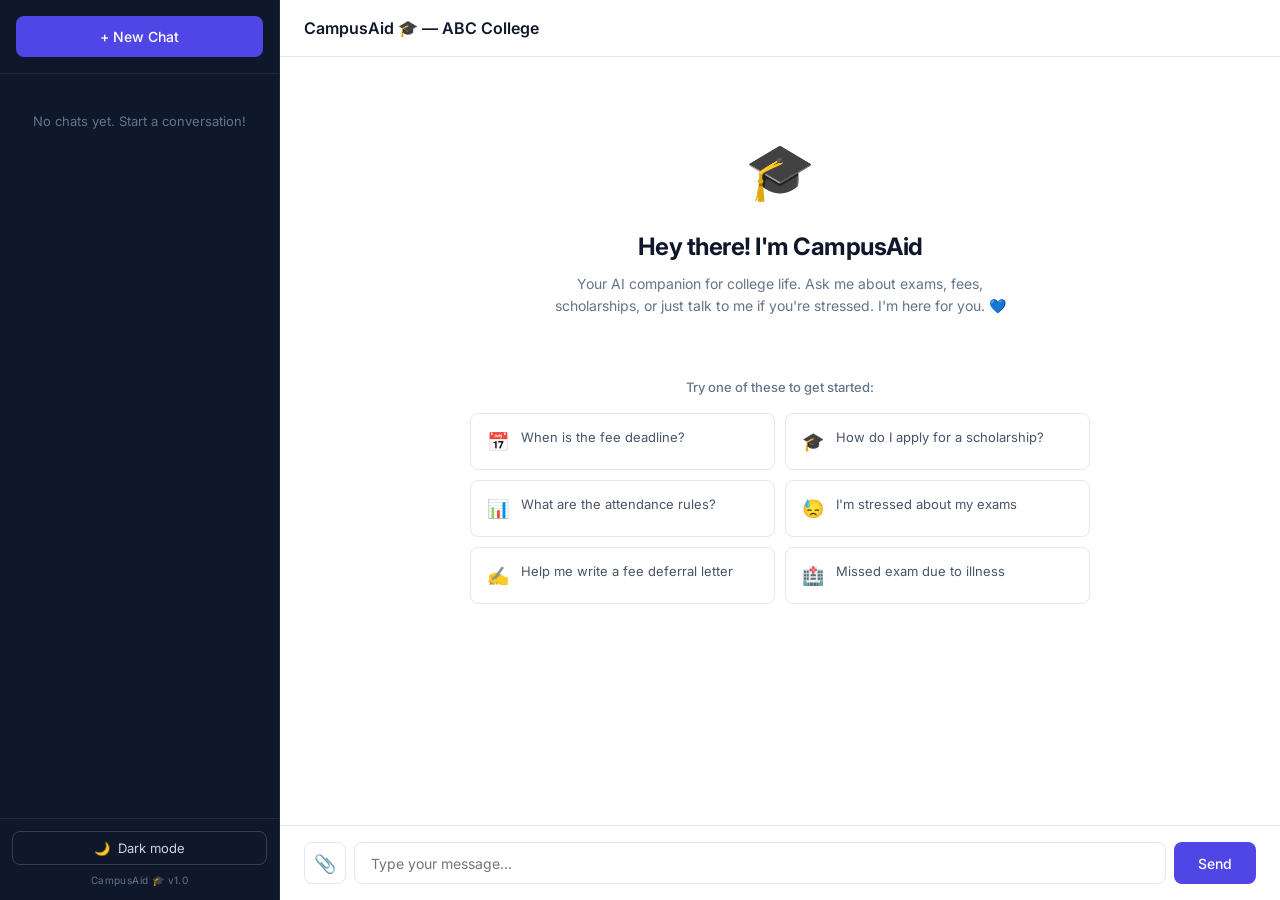
==== commit 725660d7: "Fix: strip timestamps before sending to Groq API, defensive cleaning on backend" ====
--- a/templates/index.html
+++ b/templates/index.html
@@ -564,10 +564,7 @@
             </div>
 
             <div class="chat-messages" id="messages">
-                <div class="message bot">
-                    Hi! I'm CampusAid, your AI companion for ABC College. Ask me anything about exams, fees,
-                    scholarships, hostel, or just talk to me if you're feeling stressed. I'm here for you. 💙
-                </div>
+                <!-- Will be filled by renderMessages() -->
             </div>
 
             <!-- Document attachment chip (only shows when doc is uploaded) -->
@@ -591,11 +588,13 @@
 
     <script>
         // ─────────────────────────────────────────
-        // CHAT STATE MANAGEMENT (using localStorage)
+        // CHAT STATE MANAGEMENT
         // ─────────────────────────────────────────
 
         let chats = JSON.parse(localStorage.getItem("campusaid_chats") || "[]");
         let currentChatId = null;
+        let availableColleges = [];
+        let currentCollegeId = localStorage.getItem("campusaid_college") || "abc_college";
 
         function saveChats() {
             localStorage.setItem("campusaid_chats", JSON.stringify(chats));
@@ -610,7 +609,21 @@
         }
 
         // ─────────────────────────────────────────
-        // SIDEBAR RENDERING
+        // COLLEGES
+        // ─────────────────────────────────────────
+
+        async function loadColleges() {
+            try {
+                const response = await fetch("/colleges");
+                const data = await response.json();
+                availableColleges = data.colleges;
+            } catch (error) {
+                console.error("Failed to load colleges:", error);
+            }
+        }
+
+        // ─────────────────────────────────────────
+        // SIDEBAR
         // ─────────────────────────────────────────
 
         function renderSidebar() {
@@ -626,9 +639,9 @@
                 const item = document.createElement("div");
                 item.className = "chat-item" + (chat.id === currentChatId ? " active" : "");
                 item.innerHTML = `
-                    <div class="chat-title" onclick="loadChat('${chat.id}')">${chat.title}</div>
-                    <button class="delete-btn" onclick="deleteChat('${chat.id}', event)">🗑</button>
-                `;
+                <div class="chat-title" onclick="loadChat('${chat.id}')">${chat.title}</div>
+                <button class="delete-btn" onclick="deleteChat('${chat.id}', event)">🗑</button>
+            `;
                 list.appendChild(item);
             });
         }
@@ -666,7 +679,7 @@
             chats = chats.filter(c => c.id !== chatId);
 
             if (currentChatId === chatId) {
-                currentChatId = chats.length > 0 ? chats[0].id : null;
+                currentChatId = null;
             }
 
             saveChats();
@@ -685,41 +698,41 @@
 
             if (!chat || chat.messages.length === 0) {
                 messagesDiv.innerHTML = `
-        <div class="welcome-state">
-            <div class="welcome-icon">🎓</div>
-            <div class="welcome-title">Hey there! I'm CampusAid</div>
-            <div class="welcome-subtitle">Your AI companion for college life. Ask me about exams, fees, scholarships, or just talk to me if you're stressed. I'm here for you. 💙</div>
-        </div>
-        <div class="suggestions-container">
-            <div class="suggestions-title">Try one of these to get started:</div>
-            <div class="suggestions-grid">
-                <div class="suggestion-card" onclick="sendSuggestion('When is the fee deadline?')">
-                    <span class="suggestion-icon">📅</span>
-                    <span class="suggestion-text">When is the fee deadline?</span>
+                <div class="welcome-state">
+                    <div class="welcome-icon">🎓</div>
+                    <div class="welcome-title">Hey there! I'm CampusAid</div>
+                    <div class="welcome-subtitle">Your AI companion for college life. Ask me about exams, fees, scholarships, or just talk to me if you're stressed. I'm here for you. 💙</div>
                 </div>
-                <div class="suggestion-card" onclick="sendSuggestion('How do I apply for a scholarship?')">
-                    <span class="suggestion-icon">🎓</span>
-                    <span class="suggestion-text">How do I apply for a scholarship?</span>
+                <div class="suggestions-container">
+                    <div class="suggestions-title">Try one of these to get started:</div>
+                    <div class="suggestions-grid">
+                        <div class="suggestion-card" onclick="sendSuggestion('When is the fee deadline?')">
+                            <span class="suggestion-icon">📅</span>
+                            <span class="suggestion-text">When is the fee deadline?</span>
+                        </div>
+                        <div class="suggestion-card" onclick="sendSuggestion('How do I apply for a scholarship?')">
+                            <span class="suggestion-icon">🎓</span>
+                            <span class="suggestion-text">How do I apply for a scholarship?</span>
+                        </div>
+                        <div class="suggestion-card" onclick="sendSuggestion('What are the attendance rules?')">
+                            <span class="suggestion-icon">📊</span>
+                            <span class="suggestion-text">What are the attendance rules?</span>
+                        </div>
+                        <div class="suggestion-card" onclick="sendSuggestion('I am feeling stressed about my exams')">
+                            <span class="suggestion-icon">😓</span>
+                            <span class="suggestion-text">I'm stressed about my exams</span>
+                        </div>
+                        <div class="suggestion-card" onclick="sendSuggestion('Help me write a fee deferral letter')">
+                            <span class="suggestion-icon">✍️</span>
+                            <span class="suggestion-text">Help me write a fee deferral letter</span>
+                        </div>
+                        <div class="suggestion-card" onclick="sendSuggestion('What if I miss an internal exam due to illness?')">
+                            <span class="suggestion-icon">🏥</span>
+                            <span class="suggestion-text">Missed exam due to illness</span>
+                        </div>
+                    </div>
                 </div>
-                <div class="suggestion-card" onclick="sendSuggestion('What are the attendance rules?')">
-                    <span class="suggestion-icon">📊</span>
-                    <span class="suggestion-text">What are the attendance rules?</span>
-                </div>
-                <div class="suggestion-card" onclick="sendSuggestion('I am feeling stressed about my exams')">
-                    <span class="suggestion-icon">😓</span>
-                    <span class="suggestion-text">I'm stressed about my exams</span>
-                </div>
-                <div class="suggestion-card" onclick="sendSuggestion('Help me write a fee deferral letter')">
-                    <span class="suggestion-icon">✍️</span>
-                    <span class="suggestion-text">Help me write a fee deferral letter</span>
-                </div>
-                <div class="suggestion-card" onclick="sendSuggestion('What if I miss an internal exam due to illness?')">
-                    <span class="suggestion-icon">🏥</span>
-                    <span class="suggestion-text">Missed exam due to illness</span>
-                </div>
-            </div>
-        </div>
-    `;
+            `;
                 return;
             }
 
@@ -768,22 +781,11 @@
         }
 
         function formatMessage(text) {
-            // Escape HTML to prevent injection
             text = text.replace(/&/g, "&amp;").replace(/</g, "&lt;").replace(/>/g, "&gt;");
-
-            // Convert markdown to HTML
-            // Bold: **text** → <strong>text</strong>
             text = text.replace(/\*\*(.+?)\*\*/g, "<strong>$1</strong>");
-
-            // Italic: *text* → <em>text</em>
             text = text.replace(/(?<!\*)\*(?!\*)(.+?)(?<!\*)\*(?!\*)/g, "<em>$1</em>");
-
-            // Bullet points: - text → • text
             text = text.replace(/^- (.+)$/gm, "• $1");
-
-            // Line breaks
             text = text.replace(/\n/g, "<br>");
-
             return text;
         }
 
@@ -812,49 +814,58 @@
             const text = userInput.value.trim();
             if (!text) return;
 
-            // Create new chat if none active
             if (!currentChatId) {
                 createNewChat();
             }
 
             const chat = getCurrentChat();
-
-            // If first message, generate AI title
+            if (!chat) return;
+
             const isFirstMessage = chat.messages.length === 0;
+
             if (isFirstMessage) {
-                chat.title = "New Chat";
-                renderSidebar();
-                // Generate AI title in background
-                generateChatTitle(text, chat);
-            }
-
-            // Add user message
+                document.getElementById("messages").innerHTML = "";
+            }
+
             const userTime = getCurrentTime();
             chat.messages.push({ role: "user", content: text, timestamp: userTime });
             addMessageToDOM(text, "user", userTime);
             saveChats();
 
+            if (isFirstMessage) {
+                chat.title = "New Chat";
+                renderSidebar();
+                generateChatTitle(text, chat);
+            }
+
             userInput.value = "";
             sendBtn.disabled = true;
             showTyping();
 
             try {
+                // Strip timestamps from history (Groq API only accepts role + content)
+                const cleanHistory = chat.messages.slice(0, -1).map(msg => ({
+                    role: msg.role,
+                    content: msg.content
+                }));
+
                 const response = await fetch("/chat", {
                     method: "POST",
                     headers: { "Content-Type": "application/json" },
                     body: JSON.stringify({
                         message: text,
-                        history: chat.messages.slice(0, -1),
-                        document: chat.document
+                        history: cleanHistory,
+                        document: chat.document,
+                        college_id: currentCollegeId
                     })
                 });
 
                 const data = await response.json();
                 removeTyping();
+
                 const botTime = getCurrentTime();
                 addMessageToDOM(data.reply, "bot", botTime);
 
-                // Save bot reply
                 chat.messages.push({ role: "assistant", content: data.reply, timestamp: botTime });
                 saveChats();
             } catch (error) {
@@ -865,6 +876,7 @@
             sendBtn.disabled = false;
             userInput.focus();
         }
+
         async function generateChatTitle(firstMessage, chat) {
             try {
                 const response = await fetch("/generate_title", {
@@ -877,7 +889,6 @@
                 saveChats();
                 renderSidebar();
             } catch (error) {
-                // Fall back to truncated message if title generation fails
                 chat.title = firstMessage.length > 30 ? firstMessage.substring(0, 30) + "..." : firstMessage;
                 saveChats();
                 renderSidebar();
@@ -897,12 +908,10 @@
             const file = fileInput.files[0];
             if (!file) return;
 
-            // Create new chat if none active
             if (!currentChatId) {
                 createNewChat();
             }
 
-            // Show loading state in chip
             const docChip = document.getElementById("docChip");
             const docChipName = document.getElementById("docChipName");
             docChipName.textContent = "Reading your document...";
@@ -929,8 +938,12 @@
 
                     docChipName.textContent = data.filename;
                     docChip.classList.remove("hidden");
+
+                    if (chat.messages.length === 0) {
+                        document.getElementById("messages").innerHTML = "";
+                    }
+
                     addMessageToDOM(data.message, "bot");
-
                     chat.messages.push({ role: "assistant", content: data.message });
                     saveChats();
                 } else {
@@ -969,9 +982,6 @@
         }
 
         // ─────────────────────────────────────────
-        // INITIALIZE ON PAGE LOAD
-        // ─────────────────────────────────────────
-        // ─────────────────────────────────────────
         // THEME TOGGLE
         // ─────────────────────────────────────────
 
@@ -998,6 +1008,11 @@
                 document.getElementById("themeLabel").textContent = "Dark mode";
             }
         }
+
+        // ─────────────────────────────────────────
+        // INIT
+        // ─────────────────────────────────────────
+
         window.onload = async function () {
             initTheme();
             currentChatId = null;
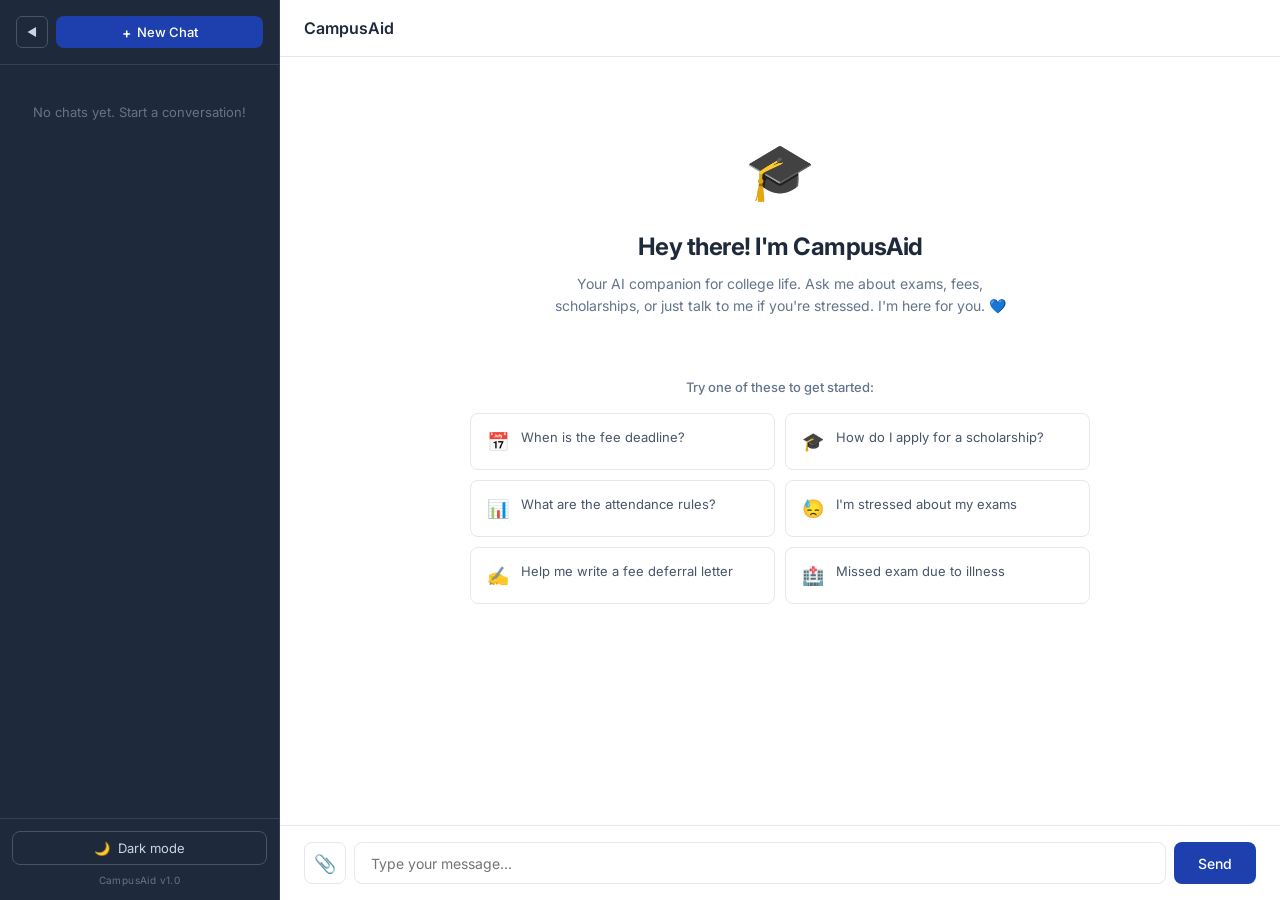
==== commit cbb00962: "Add landing page, admin login flow, refined color system, collapsible sidebar" ====
--- a/templates/index.html
+++ b/templates/index.html
@@ -15,6 +15,7 @@
         .app {
             display: flex;
             height: 100vh;
+            width: 100vw;
         }
 
         /* ═══════════════════════════════════════════
@@ -23,33 +24,80 @@
 
         .sidebar {
             width: 280px;
-            background: #0f172a;
-            color: white;
+            background: var(--sidebar-bg);
+            color: var(--sidebar-text);
             display: flex;
             flex-direction: column;
-            border-right: 1px solid #1e293b;
+            border-right: 1px solid var(--sidebar-border);
+            transition: width 0.25s ease, background 0.25s ease, color 0.25s ease;
+            overflow: hidden;
+            flex-shrink: 0;
+        }
+
+        .sidebar.collapsed {
+            width: 0;
+            border-right: none;
+        }
+
+        .sidebar.collapsed>* {
+            opacity: 0;
+            pointer-events: none;
         }
 
         .sidebar-header {
             padding: 16px;
-            border-bottom: 1px solid #1e293b;
+            border-bottom: 1px solid var(--sidebar-border);
+            display: flex;
+            align-items: center;
+            gap: 8px;
+        }
+
+        .collapse-btn {
+            background: transparent;
+            border: 1px solid var(--sidebar-border-strong);
+            color: var(--sidebar-text-muted);
+            width: 32px;
+            height: 32px;
+            border-radius: var(--radius-sm);
+            cursor: pointer;
+            font-size: 11px;
+            display: flex;
+            align-items: center;
+            justify-content: center;
+            flex-shrink: 0;
+            transition: all var(--transition-fast);
+        }
+
+        .collapse-btn:hover {
+            background: var(--sidebar-hover);
+            color: var(--sidebar-text);
         }
 
         .new-chat-btn {
-            width: 100%;
+            flex: 1;
             background: var(--primary);
             color: white;
             border: none;
-            padding: 12px;
+            padding: 8px 12px;
             border-radius: var(--radius-md);
             cursor: pointer;
-            font-size: 14px;
+            font-size: 13px;
             font-weight: 500;
             transition: all var(--transition-fast);
             display: flex;
             align-items: center;
             justify-content: center;
             gap: 6px;
+            height: 32px;
+        }
+
+        .new-chat-btn:hover {
+            background: var(--primary-hover);
+        }
+
+        .btn-icon {
+            font-size: 14px;
+            font-weight: 600;
         }
 
         .new-chat-btn:hover {
@@ -80,18 +128,18 @@
             cursor: pointer;
             margin-bottom: 2px;
             font-size: 13px;
-            color: #cbd5e1;
+            color: var(--sidebar-text-muted);
             transition: all var(--transition-fast);
         }
 
         .chat-item:hover {
-            background: #1e293b;
-            color: white;
+            background: var(--sidebar-hover);
+            color: var(--sidebar-text);
         }
 
         .chat-item.active {
-            background: #1e293b;
-            color: white;
+            background: var(--sidebar-hover);
+            color: var(--sidebar-text);
         }
 
         .chat-title {
@@ -105,7 +153,7 @@
         .delete-btn {
             background: none;
             border: none;
-            color: #64748b;
+            color: var(--sidebar-text-dim);
             cursor: pointer;
             font-size: 12px;
             opacity: 0;
@@ -124,7 +172,7 @@
         }
 
         .empty-state {
-            color: #64748b;
+            color: var(--sidebar-text-dim);
             text-align: center;
             padding: 30px 20px;
             font-size: 13px;
@@ -132,7 +180,7 @@
 
         .sidebar-footer {
             padding: 12px;
-            border-top: 1px solid #1e293b;
+            border-top: 1px solid var(--sidebar-border);
             display: flex;
             flex-direction: column;
             gap: 8px;
@@ -146,9 +194,9 @@
             width: 100%;
             padding: 8px 12px;
             background: transparent;
-            border: 1px solid #334155;
+            border: 1px solid var(--sidebar-border-strong);
             border-radius: var(--radius-md);
-            color: #cbd5e1;
+            color: var(--sidebar-text-muted);
             font-size: 13px;
             cursor: pointer;
             transition: all var(--transition-fast);
@@ -156,13 +204,13 @@
         }
 
         .theme-toggle:hover {
-            background: #1e293b;
-            border-color: #475569;
+            background: var(--sidebar-hover);
+            border-color: var(--sidebar-text-dim);
         }
 
         .version-text {
             font-size: 10px;
-            color: #64748b;
+            color: var(--sidebar-text-dim);
             text-align: center;
             letter-spacing: 0.4px;
         }
@@ -176,6 +224,8 @@
             display: flex;
             flex-direction: column;
             background: var(--bg-card);
+            min-width: 0;
+            width: 100%;
         }
 
         .chat-header {
@@ -533,171 +583,210 @@
             background: var(--text-light);
             cursor: not-allowed;
         }
+
+        .expand-btn {
+            position: fixed;
+            top: 16px;
+            left: 16px;
+            z-index: 100;
+            background: var(--sidebar-bg);
+            color: var(--sidebar-text);
+            border: 1px solid var(--sidebar-border-strong);
+            width: 36px;
+            height: 36px;
+            border-radius: var(--radius-md);
+            cursor: pointer;
+            font-size: 12px;
+            display: flex;
+            align-items: center;
+            justify-content: center;
+            box-shadow: var(--shadow-md);
+            transition: all var(--transition-fast);
+        }
+
+        .expand-btn:hover {
+            background: var(--sidebar-hover);
+            transform: scale(1.05);
+        }
     </style>
 </head>
 
 <body>
-    <div class="app">
-        <!-- SIDEBAR -->
-        <div class="sidebar">
-            <div class="sidebar-header">
-                <button class="new-chat-btn" onclick="createNewChat()">+ New Chat</button>
+
+    <body>
+        <button id="expandBtn" class="expand-btn" onclick="toggleSidebar()" style="display:none;"
+            title="Expand sidebar">
+            ▶
+        </button>
+        <div class="app">
+            <div class="app">
+                <!-- SIDEBAR -->
+                <div class="sidebar">
+                    <div class="sidebar-header">
+                        <button class="collapse-btn" onclick="toggleSidebar()" title="Collapse sidebar">
+                            <span id="collapseIcon">◀</span>
+                        </button>
+                        <button class="new-chat-btn" onclick="createNewChat()">
+                            <span class="btn-icon">+</span>
+                            <span class="btn-label">New Chat</span>
+                        </button>
+                    </div>
+
+                    <div class="chat-list" id="chatList">
+                        <div class="empty-state">No chats yet. Start a conversation!</div>
+                    </div>
+
+                    <div class="sidebar-footer">
+                        <button class="theme-toggle" onclick="toggleTheme()">
+                            <span id="themeIcon">🌙</span>
+                            <span id="themeLabel">Dark mode</span>
+                        </button>
+                        <div class="version-text">CampusAid v1.0</div>
+                    </div>
+                </div>
+
+                <!-- MAIN CHAT AREA -->
+                <div class="main">
+                    <div class="chat-header">
+                        <h2>CampusAid</h2>
+                    </div>
+
+                    <div class="chat-messages" id="messages">
+                        <!-- Will be filled by renderMessages() -->
+                    </div>
+
+                    <!-- Document attachment chip (only shows when doc is uploaded) -->
+                    <div id="docChip" class="doc-chip hidden">
+                        <span class="doc-chip-icon">📄</span>
+                        <span class="doc-chip-name" id="docChipName">document.pdf</span>
+                        <button class="doc-chip-remove" onclick="removeDocument()">✕</button>
+                    </div>
+
+                    <div class="chat-input">
+                        <input type="file" id="fileInput" accept=".pdf" style="display:none" onchange="uploadFile()">
+                        <button class="input-icon-btn" onclick="document.getElementById('fileInput').click()"
+                            title="Attach a PDF">
+                            📎
+                        </button>
+                        <input type="text" id="userInput" placeholder="Type your message..."
+                            onkeypress="handleEnter(event)">
+                        <button id="sendBtn" onclick="sendMessage()">Send</button>
+                    </div>
+                </div>
             </div>
 
-            <div class="chat-list" id="chatList">
-                <div class="empty-state">No chats yet. Start a conversation!</div>
-            </div>
-
-            <div class="sidebar-footer">
-                <button class="theme-toggle" onclick="toggleTheme()">
-                    <span id="themeIcon">🌙</span>
-                    <span id="themeLabel">Dark mode</span>
-                </button>
-                <div class="version-text">CampusAid 🎓 v1.0</div>
-            </div>
-        </div>
-
-        <!-- MAIN CHAT AREA -->
-        <div class="main">
-            <div class="chat-header">
-                <h2>CampusAid 🎓 — ABC College</h2>
-            </div>
-
-            <div class="chat-messages" id="messages">
-                <!-- Will be filled by renderMessages() -->
-            </div>
-
-            <!-- Document attachment chip (only shows when doc is uploaded) -->
-            <div id="docChip" class="doc-chip hidden">
-                <span class="doc-chip-icon">📄</span>
-                <span class="doc-chip-name" id="docChipName">document.pdf</span>
-                <button class="doc-chip-remove" onclick="removeDocument()">✕</button>
-            </div>
-
-            <div class="chat-input">
-                <input type="file" id="fileInput" accept=".pdf" style="display:none" onchange="uploadFile()">
-                <button class="input-icon-btn" onclick="document.getElementById('fileInput').click()"
-                    title="Attach a PDF">
-                    📎
-                </button>
-                <input type="text" id="userInput" placeholder="Type your message..." onkeypress="handleEnter(event)">
-                <button id="sendBtn" onclick="sendMessage()">Send</button>
-            </div>
-        </div>
-    </div>
-
-    <script>
-        // ─────────────────────────────────────────
-        // CHAT STATE MANAGEMENT
-        // ─────────────────────────────────────────
-
-        let chats = JSON.parse(localStorage.getItem("campusaid_chats") || "[]");
-        let currentChatId = null;
-        let availableColleges = [];
-        let currentCollegeId = localStorage.getItem("campusaid_college") || "abc_college";
-
-        function saveChats() {
-            localStorage.setItem("campusaid_chats", JSON.stringify(chats));
-        }
-
-        function generateId() {
-            return Date.now().toString();
-        }
-
-        function getCurrentChat() {
-            return chats.find(c => c.id === currentChatId);
-        }
-
-        // ─────────────────────────────────────────
-        // COLLEGES
-        // ─────────────────────────────────────────
-
-        async function loadColleges() {
-            try {
-                const response = await fetch("/colleges");
-                const data = await response.json();
-                availableColleges = data.colleges;
-            } catch (error) {
-                console.error("Failed to load colleges:", error);
-            }
-        }
-
-        // ─────────────────────────────────────────
-        // SIDEBAR
-        // ─────────────────────────────────────────
-
-        function renderSidebar() {
-            const list = document.getElementById("chatList");
-
-            if (chats.length === 0) {
-                list.innerHTML = '<div class="empty-state">No chats yet. Start a conversation!</div>';
-                return;
-            }
-
-            list.innerHTML = "";
-            chats.forEach(chat => {
-                const item = document.createElement("div");
-                item.className = "chat-item" + (chat.id === currentChatId ? " active" : "");
-                item.innerHTML = `
+            <script>
+                // ─────────────────────────────────────────
+                // CHAT STATE MANAGEMENT
+                // ─────────────────────────────────────────
+
+                let chats = JSON.parse(localStorage.getItem("campusaid_chats") || "[]");
+                let currentChatId = null;
+                let availableColleges = [];
+                let currentCollegeId = localStorage.getItem("campusaid_college") || "abc_college";
+
+                function saveChats() {
+                    localStorage.setItem("campusaid_chats", JSON.stringify(chats));
+                }
+
+                function generateId() {
+                    return Date.now().toString();
+                }
+
+                function getCurrentChat() {
+                    return chats.find(c => c.id === currentChatId);
+                }
+
+                // ─────────────────────────────────────────
+                // COLLEGES
+                // ─────────────────────────────────────────
+
+                async function loadColleges() {
+                    try {
+                        const response = await fetch("/colleges");
+                        const data = await response.json();
+                        availableColleges = data.colleges;
+                    } catch (error) {
+                        console.error("Failed to load colleges:", error);
+                    }
+                }
+
+                // ─────────────────────────────────────────
+                // SIDEBAR
+                // ─────────────────────────────────────────
+
+                function renderSidebar() {
+                    const list = document.getElementById("chatList");
+
+                    if (chats.length === 0) {
+                        list.innerHTML = '<div class="empty-state">No chats yet. Start a conversation!</div>';
+                        return;
+                    }
+
+                    list.innerHTML = "";
+                    chats.forEach(chat => {
+                        const item = document.createElement("div");
+                        item.className = "chat-item" + (chat.id === currentChatId ? " active" : "");
+                        item.innerHTML = `
                 <div class="chat-title" onclick="loadChat('${chat.id}')">${chat.title}</div>
                 <button class="delete-btn" onclick="deleteChat('${chat.id}', event)">🗑</button>
             `;
-                list.appendChild(item);
-            });
-        }
-
-        // ─────────────────────────────────────────
-        // CHAT OPERATIONS
-        // ─────────────────────────────────────────
-
-        function createNewChat() {
-            const newChat = {
-                id: generateId(),
-                title: "New Chat",
-                messages: [],
-                document: null
-            };
-            chats.unshift(newChat);
-            currentChatId = newChat.id;
-            saveChats();
-            renderSidebar();
-            renderMessages();
-            updateDocumentUI();
-        }
-
-        function loadChat(chatId) {
-            currentChatId = chatId;
-            renderSidebar();
-            renderMessages();
-            updateDocumentUI();
-        }
-
-        function deleteChat(chatId, event) {
-            event.stopPropagation();
-            if (!confirm("Delete this chat?")) return;
-
-            chats = chats.filter(c => c.id !== chatId);
-
-            if (currentChatId === chatId) {
-                currentChatId = null;
-            }
-
-            saveChats();
-            renderSidebar();
-            renderMessages();
-            updateDocumentUI();
-        }
-
-        // ─────────────────────────────────────────
-        // MESSAGE RENDERING
-        // ─────────────────────────────────────────
-
-        function renderMessages() {
-            const messagesDiv = document.getElementById("messages");
-            const chat = getCurrentChat();
-
-            if (!chat || chat.messages.length === 0) {
-                messagesDiv.innerHTML = `
+                        list.appendChild(item);
+                    });
+                }
+
+                // ─────────────────────────────────────────
+                // CHAT OPERATIONS
+                // ─────────────────────────────────────────
+
+                function createNewChat() {
+                    const newChat = {
+                        id: generateId(),
+                        title: "New Chat",
+                        messages: [],
+                        document: null
+                    };
+                    chats.unshift(newChat);
+                    currentChatId = newChat.id;
+                    saveChats();
+                    renderSidebar();
+                    renderMessages();
+                    updateDocumentUI();
+                }
+
+                function loadChat(chatId) {
+                    currentChatId = chatId;
+                    renderSidebar();
+                    renderMessages();
+                    updateDocumentUI();
+                }
+
+                function deleteChat(chatId, event) {
+                    event.stopPropagation();
+                    if (!confirm("Delete this chat?")) return;
+
+                    chats = chats.filter(c => c.id !== chatId);
+
+                    if (currentChatId === chatId) {
+                        currentChatId = null;
+                    }
+
+                    saveChats();
+                    renderSidebar();
+                    renderMessages();
+                    updateDocumentUI();
+                }
+
+                // ─────────────────────────────────────────
+                // MESSAGE RENDERING
+                // ─────────────────────────────────────────
+
+                function renderMessages() {
+                    const messagesDiv = document.getElementById("messages");
+                    const chat = getCurrentChat();
+
+                    if (!chat || chat.messages.length === 0) {
+                        messagesDiv.innerHTML = `
                 <div class="welcome-state">
                     <div class="welcome-icon">🎓</div>
                     <div class="welcome-title">Hey there! I'm CampusAid</div>
@@ -733,295 +822,322 @@
                     </div>
                 </div>
             `;
-                return;
-            }
-
-            messagesDiv.innerHTML = "";
-            chat.messages.forEach(msg => {
-                addMessageToDOM(
-                    msg.content,
-                    msg.role === "user" ? "user" : "bot",
-                    msg.timestamp || null
-                );
-            });
-        }
-
-        function sendSuggestion(text) {
-            document.getElementById("userInput").value = text;
-            sendMessage();
-        }
-
-        function addMessageToDOM(text, sender, timestamp = null) {
-            const messagesDiv = document.getElementById("messages");
-
-            const wrapper = document.createElement("div");
-            wrapper.className = "message-wrapper " + sender;
-
-            const msg = document.createElement("div");
-            msg.className = "message " + sender;
-            msg.innerHTML = formatMessage(text);
-            wrapper.appendChild(msg);
-
-            const timeDiv = document.createElement("div");
-            timeDiv.className = "message-time";
-            timeDiv.textContent = timestamp || getCurrentTime();
-            wrapper.appendChild(timeDiv);
-
-            messagesDiv.appendChild(wrapper);
-            messagesDiv.scrollTop = messagesDiv.scrollHeight;
-        }
-
-        function getCurrentTime() {
-            const now = new Date();
-            let hours = now.getHours();
-            const minutes = now.getMinutes().toString().padStart(2, "0");
-            const period = hours >= 12 ? "PM" : "AM";
-            hours = hours % 12 || 12;
-            return `${hours}:${minutes} ${period}`;
-        }
-
-        function formatMessage(text) {
-            text = text.replace(/&/g, "&amp;").replace(/</g, "&lt;").replace(/>/g, "&gt;");
-            text = text.replace(/\*\*(.+?)\*\*/g, "<strong>$1</strong>");
-            text = text.replace(/(?<!\*)\*(?!\*)(.+?)(?<!\*)\*(?!\*)/g, "<em>$1</em>");
-            text = text.replace(/^- (.+)$/gm, "• $1");
-            text = text.replace(/\n/g, "<br>");
-            return text;
-        }
-
-        function showTyping() {
-            const messagesDiv = document.getElementById("messages");
-            const typing = document.createElement("div");
-            typing.className = "message bot";
-            typing.id = "typing";
-            typing.innerHTML = '<div class="typing-dots"><span></span><span></span><span></span></div>';
-            messagesDiv.appendChild(typing);
-            messagesDiv.scrollTop = messagesDiv.scrollHeight;
-        }
-
-        function removeTyping() {
-            const typing = document.getElementById("typing");
-            if (typing) typing.remove();
-        }
-
-        // ─────────────────────────────────────────
-        // SEND MESSAGE
-        // ─────────────────────────────────────────
-
-        async function sendMessage() {
-            const userInput = document.getElementById("userInput");
-            const sendBtn = document.getElementById("sendBtn");
-            const text = userInput.value.trim();
-            if (!text) return;
-
-            if (!currentChatId) {
-                createNewChat();
-            }
-
-            const chat = getCurrentChat();
-            if (!chat) return;
-
-            const isFirstMessage = chat.messages.length === 0;
-
-            if (isFirstMessage) {
-                document.getElementById("messages").innerHTML = "";
-            }
-
-            const userTime = getCurrentTime();
-            chat.messages.push({ role: "user", content: text, timestamp: userTime });
-            addMessageToDOM(text, "user", userTime);
-            saveChats();
-
-            if (isFirstMessage) {
-                chat.title = "New Chat";
-                renderSidebar();
-                generateChatTitle(text, chat);
-            }
-
-            userInput.value = "";
-            sendBtn.disabled = true;
-            showTyping();
-
-            try {
-                // Strip timestamps from history (Groq API only accepts role + content)
-                const cleanHistory = chat.messages.slice(0, -1).map(msg => ({
-                    role: msg.role,
-                    content: msg.content
-                }));
-
-                const response = await fetch("/chat", {
-                    method: "POST",
-                    headers: { "Content-Type": "application/json" },
-                    body: JSON.stringify({
-                        message: text,
-                        history: cleanHistory,
-                        document: chat.document,
-                        college_id: currentCollegeId
-                    })
-                });
-
-                const data = await response.json();
-                removeTyping();
-
-                const botTime = getCurrentTime();
-                addMessageToDOM(data.reply, "bot", botTime);
-
-                chat.messages.push({ role: "assistant", content: data.reply, timestamp: botTime });
-                saveChats();
-            } catch (error) {
-                removeTyping();
-                addMessageToDOM("Oops, something went wrong. Try again.", "bot");
-            }
-
-            sendBtn.disabled = false;
-            userInput.focus();
-        }
-
-        async function generateChatTitle(firstMessage, chat) {
-            try {
-                const response = await fetch("/generate_title", {
-                    method: "POST",
-                    headers: { "Content-Type": "application/json" },
-                    body: JSON.stringify({ message: firstMessage })
-                });
-                const data = await response.json();
-                chat.title = data.title || "New Chat";
-                saveChats();
-                renderSidebar();
-            } catch (error) {
-                chat.title = firstMessage.length > 30 ? firstMessage.substring(0, 30) + "..." : firstMessage;
-                saveChats();
-                renderSidebar();
-            }
-        }
-
-        function handleEnter(event) {
-            if (event.key === "Enter") sendMessage();
-        }
-
-        // ─────────────────────────────────────────
-        // DOCUMENT UPLOAD
-        // ─────────────────────────────────────────
-
-        async function uploadFile() {
-            const fileInput = document.getElementById("fileInput");
-            const file = fileInput.files[0];
-            if (!file) return;
-
-            if (!currentChatId) {
-                createNewChat();
-            }
-
-            const docChip = document.getElementById("docChip");
-            const docChipName = document.getElementById("docChipName");
-            docChipName.textContent = "Reading your document...";
-            docChip.classList.remove("hidden");
-
-            const formData = new FormData();
-            formData.append("file", file);
-
-            try {
-                const response = await fetch("/upload", {
-                    method: "POST",
-                    body: formData
-                });
-
-                const data = await response.json();
-
-                if (data.status === "success") {
+                        return;
+                    }
+
+                    messagesDiv.innerHTML = "";
+                    chat.messages.forEach(msg => {
+                        addMessageToDOM(
+                            msg.content,
+                            msg.role === "user" ? "user" : "bot",
+                            msg.timestamp || null
+                        );
+                    });
+                }
+
+                function sendSuggestion(text) {
+                    document.getElementById("userInput").value = text;
+                    sendMessage();
+                }
+
+                function addMessageToDOM(text, sender, timestamp = null) {
+                    const messagesDiv = document.getElementById("messages");
+
+                    const wrapper = document.createElement("div");
+                    wrapper.className = "message-wrapper " + sender;
+
+                    const msg = document.createElement("div");
+                    msg.className = "message " + sender;
+                    msg.innerHTML = formatMessage(text);
+                    wrapper.appendChild(msg);
+
+                    const timeDiv = document.createElement("div");
+                    timeDiv.className = "message-time";
+                    timeDiv.textContent = timestamp || getCurrentTime();
+                    wrapper.appendChild(timeDiv);
+
+                    messagesDiv.appendChild(wrapper);
+                    messagesDiv.scrollTop = messagesDiv.scrollHeight;
+                }
+
+                function getCurrentTime() {
+                    const now = new Date();
+                    let hours = now.getHours();
+                    const minutes = now.getMinutes().toString().padStart(2, "0");
+                    const period = hours >= 12 ? "PM" : "AM";
+                    hours = hours % 12 || 12;
+                    return `${hours}:${minutes} ${period}`;
+                }
+
+                function formatMessage(text) {
+                    text = text.replace(/&/g, "&amp;").replace(/</g, "&lt;").replace(/>/g, "&gt;");
+                    text = text.replace(/\*\*(.+?)\*\*/g, "<strong>$1</strong>");
+                    text = text.replace(/(?<!\*)\*(?!\*)(.+?)(?<!\*)\*(?!\*)/g, "<em>$1</em>");
+                    text = text.replace(/^- (.+)$/gm, "• $1");
+                    text = text.replace(/\n/g, "<br>");
+                    return text;
+                }
+
+                function showTyping() {
+                    const messagesDiv = document.getElementById("messages");
+                    const typing = document.createElement("div");
+                    typing.className = "message bot";
+                    typing.id = "typing";
+                    typing.innerHTML = '<div class="typing-dots"><span></span><span></span><span></span></div>';
+                    messagesDiv.appendChild(typing);
+                    messagesDiv.scrollTop = messagesDiv.scrollHeight;
+                }
+
+                function removeTyping() {
+                    const typing = document.getElementById("typing");
+                    if (typing) typing.remove();
+                }
+
+                // ─────────────────────────────────────────
+                // SEND MESSAGE
+                // ─────────────────────────────────────────
+
+                async function sendMessage() {
+                    const userInput = document.getElementById("userInput");
+                    const sendBtn = document.getElementById("sendBtn");
+                    const text = userInput.value.trim();
+                    if (!text) return;
+
+                    if (!currentChatId) {
+                        createNewChat();
+                    }
+
                     const chat = getCurrentChat();
-                    chat.document = {
-                        name: data.filename,
-                        content: data.content
-                    };
+                    if (!chat) return;
+
+                    const isFirstMessage = chat.messages.length === 0;
+
+                    if (isFirstMessage) {
+                        document.getElementById("messages").innerHTML = "";
+                    }
+
+                    const userTime = getCurrentTime();
+                    chat.messages.push({ role: "user", content: text, timestamp: userTime });
+                    addMessageToDOM(text, "user", userTime);
                     saveChats();
 
-                    docChipName.textContent = data.filename;
+                    if (isFirstMessage) {
+                        chat.title = "New Chat";
+                        renderSidebar();
+                        generateChatTitle(text, chat);
+                    }
+
+                    userInput.value = "";
+                    sendBtn.disabled = true;
+                    showTyping();
+
+                    try {
+                        // Strip timestamps from history (Groq API only accepts role + content)
+                        const cleanHistory = chat.messages.slice(0, -1).map(msg => ({
+                            role: msg.role,
+                            content: msg.content
+                        }));
+
+                        const response = await fetch("/chat", {
+                            method: "POST",
+                            headers: { "Content-Type": "application/json" },
+                            body: JSON.stringify({
+                                message: text,
+                                history: cleanHistory,
+                                document: chat.document,
+                                college_id: currentCollegeId
+                            })
+                        });
+
+                        const data = await response.json();
+                        removeTyping();
+
+                        const botTime = getCurrentTime();
+                        addMessageToDOM(data.reply, "bot", botTime);
+
+                        chat.messages.push({ role: "assistant", content: data.reply, timestamp: botTime });
+                        saveChats();
+                    } catch (error) {
+                        removeTyping();
+                        addMessageToDOM("Oops, something went wrong. Try again.", "bot");
+                    }
+
+                    sendBtn.disabled = false;
+                    userInput.focus();
+                }
+
+                async function generateChatTitle(firstMessage, chat) {
+                    try {
+                        const response = await fetch("/generate_title", {
+                            method: "POST",
+                            headers: { "Content-Type": "application/json" },
+                            body: JSON.stringify({ message: firstMessage })
+                        });
+                        const data = await response.json();
+                        chat.title = data.title || "New Chat";
+                        saveChats();
+                        renderSidebar();
+                    } catch (error) {
+                        chat.title = firstMessage.length > 30 ? firstMessage.substring(0, 30) + "..." : firstMessage;
+                        saveChats();
+                        renderSidebar();
+                    }
+                }
+
+                function handleEnter(event) {
+                    if (event.key === "Enter") sendMessage();
+                }
+
+                // ─────────────────────────────────────────
+                // DOCUMENT UPLOAD
+                // ─────────────────────────────────────────
+
+                async function uploadFile() {
+                    const fileInput = document.getElementById("fileInput");
+                    const file = fileInput.files[0];
+                    if (!file) return;
+
+                    if (!currentChatId) {
+                        createNewChat();
+                    }
+
+                    const docChip = document.getElementById("docChip");
+                    const docChipName = document.getElementById("docChipName");
+                    docChipName.textContent = "Reading your document...";
                     docChip.classList.remove("hidden");
 
-                    if (chat.messages.length === 0) {
-                        document.getElementById("messages").innerHTML = "";
-                    }
-
-                    addMessageToDOM(data.message, "bot");
-                    chat.messages.push({ role: "assistant", content: data.message });
+                    const formData = new FormData();
+                    formData.append("file", file);
+
+                    try {
+                        const response = await fetch("/upload", {
+                            method: "POST",
+                            body: formData
+                        });
+
+                        const data = await response.json();
+
+                        if (data.status === "success") {
+                            const chat = getCurrentChat();
+                            chat.document = {
+                                name: data.filename,
+                                content: data.content
+                            };
+                            saveChats();
+
+                            docChipName.textContent = data.filename;
+                            docChip.classList.remove("hidden");
+
+                            if (chat.messages.length === 0) {
+                                document.getElementById("messages").innerHTML = "";
+                            }
+
+                            addMessageToDOM(data.message, "bot");
+                            chat.messages.push({ role: "assistant", content: data.message });
+                            saveChats();
+                        } else {
+                            docChip.classList.add("hidden");
+                            addMessageToDOM("⚠️ " + data.message, "bot");
+                        }
+                    } catch (error) {
+                        document.getElementById("docChip").classList.add("hidden");
+                        addMessageToDOM("Oops, couldn't upload the file. Try again.", "bot");
+                    }
+
+                    fileInput.value = "";
+                }
+
+                function removeDocument() {
+                    const chat = getCurrentChat();
+                    if (!chat) return;
+
+                    chat.document = null;
                     saveChats();
-                } else {
-                    docChip.classList.add("hidden");
-                    addMessageToDOM("⚠️ " + data.message, "bot");
-                }
-            } catch (error) {
-                document.getElementById("docChip").classList.add("hidden");
-                addMessageToDOM("Oops, couldn't upload the file. Try again.", "bot");
-            }
-
-            fileInput.value = "";
-        }
-
-        function removeDocument() {
-            const chat = getCurrentChat();
-            if (!chat) return;
-
-            chat.document = null;
-            saveChats();
-            updateDocumentUI();
-            addMessageToDOM("Document removed. We're back to general college queries.", "bot");
-        }
-
-        function updateDocumentUI() {
-            const chat = getCurrentChat();
-            const docChip = document.getElementById("docChip");
-            const docChipName = document.getElementById("docChipName");
-
-            if (chat && chat.document) {
-                docChipName.textContent = chat.document.name;
-                docChip.classList.remove("hidden");
-            } else {
-                docChip.classList.add("hidden");
-            }
-        }
-
-        // ─────────────────────────────────────────
-        // THEME TOGGLE
-        // ─────────────────────────────────────────
-
-        function initTheme() {
-            const savedTheme = localStorage.getItem("campusaid_theme") || "light";
-            applyTheme(savedTheme);
-        }
-
-        function toggleTheme() {
-            const currentTheme = document.documentElement.getAttribute("data-theme") || "light";
-            const newTheme = currentTheme === "light" ? "dark" : "light";
-            applyTheme(newTheme);
-            localStorage.setItem("campusaid_theme", newTheme);
-        }
-
-        function applyTheme(theme) {
-            if (theme === "dark") {
-                document.documentElement.setAttribute("data-theme", "dark");
-                document.getElementById("themeIcon").textContent = "☀️";
-                document.getElementById("themeLabel").textContent = "Light mode";
-            } else {
-                document.documentElement.removeAttribute("data-theme");
-                document.getElementById("themeIcon").textContent = "🌙";
-                document.getElementById("themeLabel").textContent = "Dark mode";
-            }
-        }
-
-        // ─────────────────────────────────────────
-        // INIT
-        // ─────────────────────────────────────────
-
-        window.onload = async function () {
-            initTheme();
-            currentChatId = null;
-            await loadColleges();
-            renderSidebar();
-            renderMessages();
-            updateDocumentUI();
-        };
-    </script>
-</body>
+                    updateDocumentUI();
+                    addMessageToDOM("Document removed. We're back to general college queries.", "bot");
+                }
+
+                function updateDocumentUI() {
+                    const chat = getCurrentChat();
+                    const docChip = document.getElementById("docChip");
+                    const docChipName = document.getElementById("docChipName");
+
+                    if (chat && chat.document) {
+                        docChipName.textContent = chat.document.name;
+                        docChip.classList.remove("hidden");
+                    } else {
+                        docChip.classList.add("hidden");
+                    }
+                }
+
+                // ─────────────────────────────────────────
+                // THEME TOGGLE
+                // ─────────────────────────────────────────
+
+                // ─────────────────────────────────────────
+                // SIDEBAR COLLAPSE
+                // ─────────────────────────────────────────
+
+                function toggleSidebar() {
+                    const sidebar = document.querySelector(".sidebar");
+                    const expandBtn = document.getElementById("expandBtn");
+                    const isCollapsed = sidebar.classList.toggle("collapsed");
+
+                    if (isCollapsed) {
+                        expandBtn.style.display = "flex";
+                        localStorage.setItem("campusaid_sidebar", "collapsed");
+                    } else {
+                        expandBtn.style.display = "none";
+                        localStorage.setItem("campusaid_sidebar", "expanded");
+                    }
+                }
+
+                function initSidebar() {
+                    const state = localStorage.getItem("campusaid_sidebar");
+                    if (state === "collapsed") {
+                        document.querySelector(".sidebar").classList.add("collapsed");
+                        document.getElementById("expandBtn").style.display = "flex";
+                    }
+                }
+
+                function initTheme() {
+                    const savedTheme = localStorage.getItem("campusaid_theme") || "light";
+                    applyTheme(savedTheme);
+                }
+
+                function toggleTheme() {
+                    const currentTheme = document.documentElement.getAttribute("data-theme") || "light";
+                    const newTheme = currentTheme === "light" ? "dark" : "light";
+                    applyTheme(newTheme);
+                    localStorage.setItem("campusaid_theme", newTheme);
+                }
+
+                function applyTheme(theme) {
+                    if (theme === "dark") {
+                        document.documentElement.setAttribute("data-theme", "dark");
+                        document.getElementById("themeIcon").textContent = "☀️";
+                        document.getElementById("themeLabel").textContent = "Light mode";
+                    } else {
+                        document.documentElement.removeAttribute("data-theme");
+                        document.getElementById("themeIcon").textContent = "🌙";
+                        document.getElementById("themeLabel").textContent = "Dark mode";
+                    }
+                }
+
+                // ─────────────────────────────────────────
+                // INIT
+                // ─────────────────────────────────────────
+
+                window.onload = async function () {
+                    initTheme();
+                    initSidebar();
+                    currentChatId = null;
+                    await loadColleges();
+                    renderSidebar();
+                    renderMessages();
+                    updateDocumentUI();
+                };
+            </script>
+    </body>
 
 </html>
--- a/static/design-system.css
+++ b/static/design-system.css
@@ -13,23 +13,23 @@
 }
 
 :root {
-    /* Colors */
-    --primary: #4f46e5;
-    --primary-hover: #4338ca;
-    --primary-light: #eef2ff;
-    --success: #10b981;
-    --warning: #f59e0b;
-    --danger: #ef4444;
+    /* Deep blue primary (matches dark mode aesthetic) */
+    --primary: #1e40af;
+    --primary-hover: #1e3a8a;
+    --primary-light: #eff6ff;
+    --success: #059669;
+    --warning: #d97706;
+    --danger: #dc2626;
     --danger-light: #fef2f2;
 
-    /* Text */
-    --text-primary: #0f172a;
+    /* Text — softer than pure black */
+    --text-primary: #1e293b;
     --text-secondary: #475569;
     --text-muted: #64748b;
     --text-light: #94a3b8;
 
-    /* Backgrounds */
-    --bg-page: #f8fafc;
+    /* Backgrounds — subtle warm tint */
+    --bg-page: #fafbfc;
     --bg-card: #ffffff;
     --bg-subtle: #f1f5f9;
     --bg-hover: #f8fafc;
@@ -37,7 +37,16 @@
     /* Borders */
     --border: #e2e8f0;
     --border-strong: #cbd5e1;
-    --border-focus: #4f46e5;
+    --border-focus: #1e40af;
+
+    /* Sidebar (deep navy — matches primary vibe) */
+    --sidebar-bg: #1e293b;
+    --sidebar-text: #ffffff;
+    --sidebar-text-muted: #cbd5e1;
+    --sidebar-text-dim: #64748b;
+    --sidebar-border: #334155;
+    --sidebar-border-strong: #475569;
+    --sidebar-hover: #334155;
 
     /* Category colors */
     --cat-academic-bg: #dbeafe;
@@ -49,11 +58,11 @@
     --cat-emotional-bg: #fce7f3;
     --cat-emotional-text: #9f1239;
 
-    /* Shadows */
-    --shadow-sm: 0 1px 2px rgba(0, 0, 0, 0.05);
-    --shadow-md: 0 2px 8px rgba(0, 0, 0, 0.06);
-    --shadow-lg: 0 8px 24px rgba(0, 0, 0, 0.08);
-    --shadow-focus: 0 0 0 3px rgba(79, 70, 229, 0.15);
+    /* Shadows — slightly stronger for depth */
+    --shadow-sm: 0 1px 2px rgba(15, 23, 42, 0.06);
+    --shadow-md: 0 4px 12px rgba(15, 23, 42, 0.08);
+    --shadow-lg: 0 8px 24px rgba(15, 23, 42, 0.12);
+    --shadow-focus: 0 0 0 3px rgba(30, 64, 175, 0.15);
 
     /* Radius */
     --radius-sm: 6px;
@@ -61,7 +70,7 @@
     --radius-lg: 12px;
     --radius-full: 999px;
 
-    /* Spacing (use these for consistency) */
+    /* Spacing */
     --space-1: 4px;
     --space-2: 8px;
     --space-3: 12px;
@@ -83,29 +92,38 @@
    ═══════════════════════════════════════════ */
 
 [data-theme="dark"] {
-    /* Colors stay mostly the same, backgrounds/text flip */
-    --primary: #6366f1;
-    --primary-hover: #818cf8;
-    --primary-light: #1e1b4b;
+    /* Deep electric blue accent */
+    --primary: #3b82f6;
+    --primary-hover: #60a5fa;
+    --primary-light: #1e3a8a;
 
     /* Text */
-    --text-primary: #f1f5f9;
+    --text-primary: #f8fafc;
     --text-secondary: #cbd5e1;
     --text-muted: #94a3b8;
     --text-light: #64748b;
 
-    /* Backgrounds */
-    --bg-page: #0f172a;
-    --bg-card: #1e293b;
-    --bg-subtle: #334155;
-    --bg-hover: #334155;
+    /* Pitch black backgrounds */
+    --bg-page: #000000;
+    --bg-card: #0a0a0a;
+    --bg-subtle: #171717;
+    --bg-hover: #1a1a1a;
 
     /* Borders */
-    --border: #334155;
-    --border-strong: #475569;
-    --border-focus: #6366f1;
-
-    /* Category colors (darker for dark mode) */
+    --border: #262626;
+    --border-strong: #404040;
+    --border-focus: #3b82f6;
+
+    /* Sidebar (even blacker than main) */
+    --sidebar-bg: #000000;
+    --sidebar-text: #f8fafc;
+    --sidebar-text-muted: #cbd5e1;
+    --sidebar-text-dim: #52525b;
+    --sidebar-border: #171717;
+    --sidebar-border-strong: #262626;
+    --sidebar-hover: #0a0a0a;
+
+    /* Category colors (darker) */
     --cat-academic-bg: #1e3a8a;
     --cat-academic-text: #bfdbfe;
     --cat-financial-bg: #14532d;
@@ -115,13 +133,12 @@
     --cat-emotional-bg: #831843;
     --cat-emotional-text: #fbcfe8;
 
-    /* Shadows (subtle in dark mode) */
-    --shadow-sm: 0 1px 2px rgba(0, 0, 0, 0.3);
-    --shadow-md: 0 2px 8px rgba(0, 0, 0, 0.3);
-    --shadow-lg: 0 8px 24px rgba(0, 0, 0, 0.4);
-    --shadow-focus: 0 0 0 3px rgba(99, 102, 241, 0.25);
-
-    /* Danger colors */
+    /* Shadows */
+    --shadow-sm: 0 1px 2px rgba(0, 0, 0, 0.5);
+    --shadow-md: 0 2px 8px rgba(0, 0, 0, 0.6);
+    --shadow-lg: 0 8px 24px rgba(0, 0, 0, 0.7);
+    --shadow-focus: 0 0 0 3px rgba(59, 130, 246, 0.3);
+
     --danger-light: #431a1a;
 }
 
